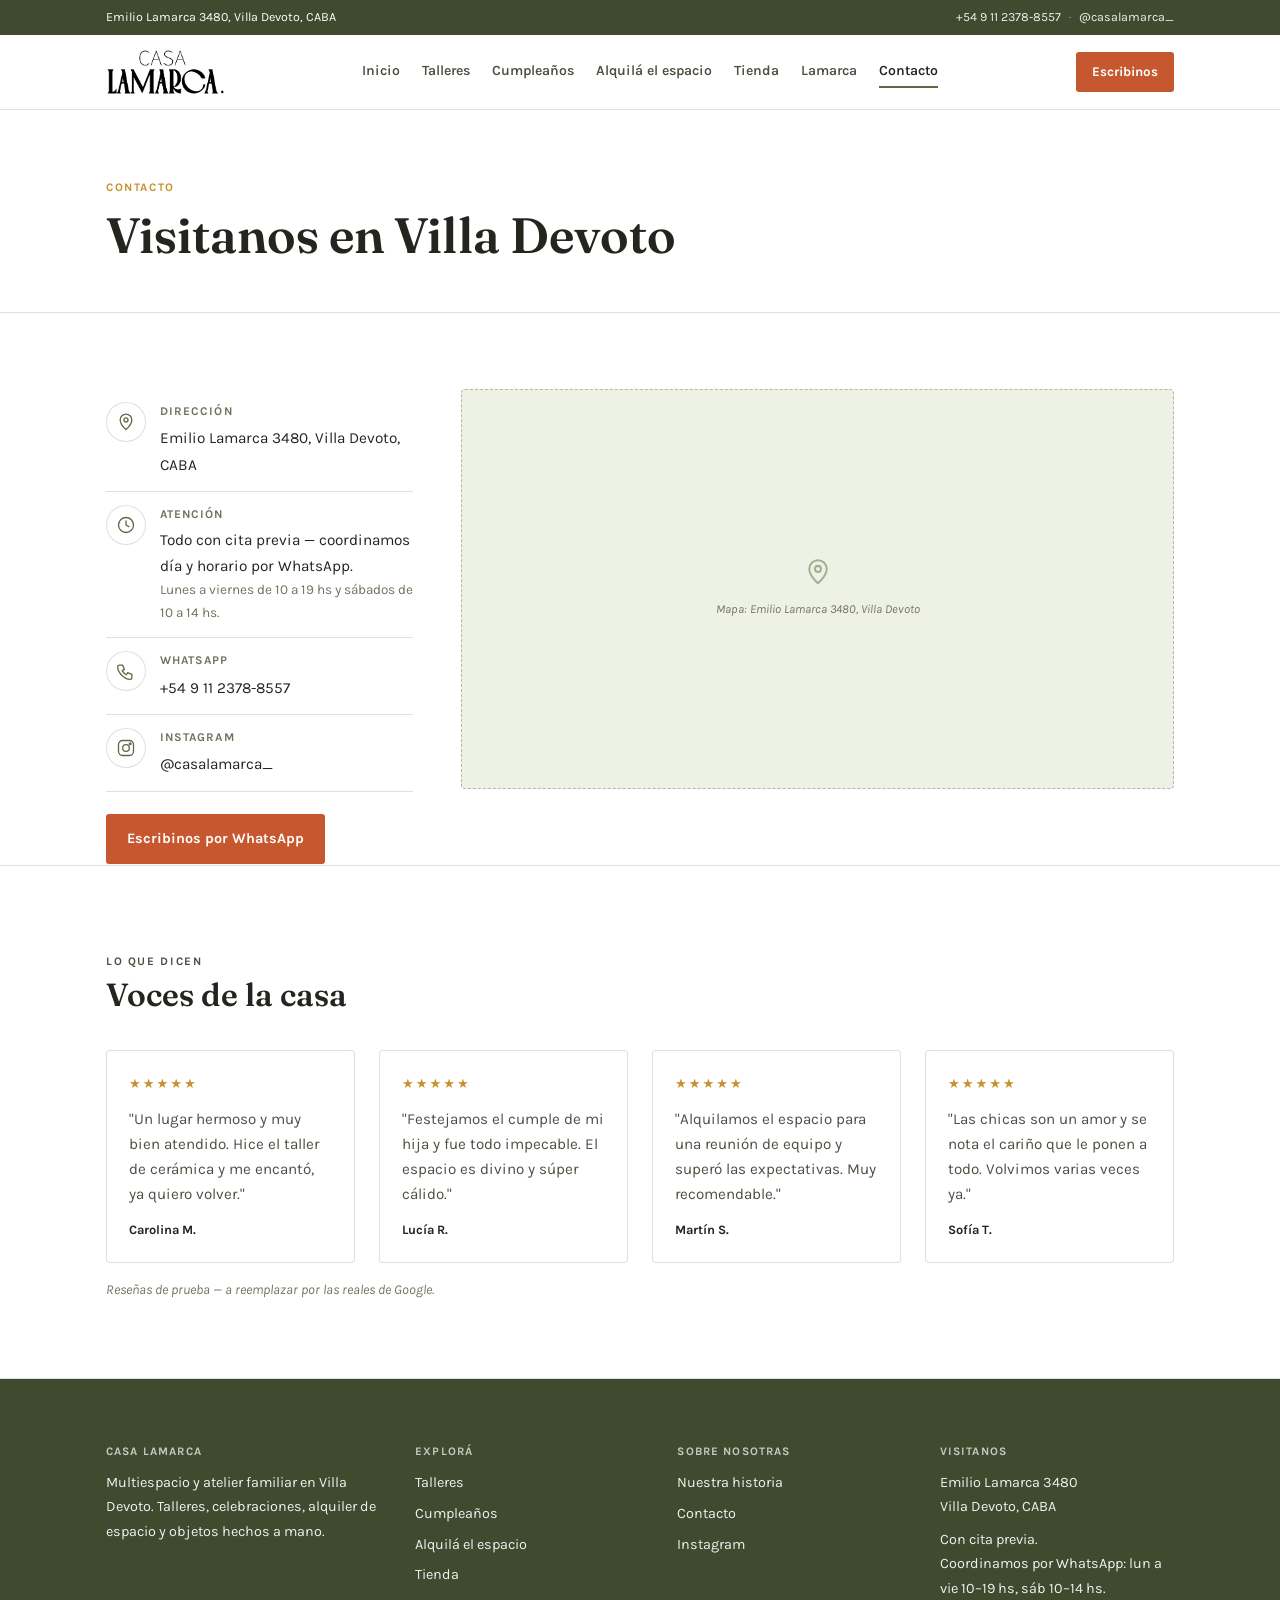
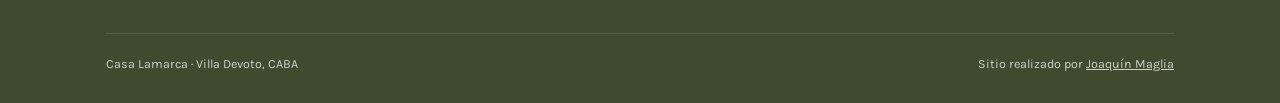
==== contacto.html @ c49dfa43 "Initial commit" ====
<!doctype html>
<html lang="es">
<head>
<meta charset="UTF-8">
<title>Contacto — Casa Lamarca</title>
<meta name="viewport" content="width=device-width, initial-scale=1">
<meta name="description" content="Dirección, horarios y contacto de Casa Lamarca en Villa Devoto, CABA.">
<link rel="preconnect" href="https://fonts.googleapis.com">
<link rel="preconnect" href="https://fonts.gstatic.com" crossorigin>
<link href="https://fonts.googleapis.com/css2?family=Fraunces:ital,opsz,wght@0,9..144,400;0,9..144,600;1,9..144,500&family=Karla:ital,wght@0,400;0,500;0,600;0,700;1,400&display=swap" rel="stylesheet">
<link rel="stylesheet" href="styles.css">
</head>
<body>

<div class="top-strip">
  <div class="wrap">
    <span>Emilio Lamarca 3480, Villa Devoto, CABA</span>
    <span><a href="https://wa.me/5491123788557" target="_blank" rel="noopener">+54 9 11 2378-8557</a><span class="sep">·</span><a href="https://instagram.com/casalamarca_" target="_blank" rel="noopener">@casalamarca_</a></span>
  </div>
</div>

<header class="site">
  <div class="wrap nav">
    <a href="index.html" class="wordmark"><img src="assets/logo.png" alt="Casa Lamarca" width="230" height="89"></a>
    <nav class="nav-links" id="navLinks">
      <a href="index.html">Inicio</a>
      <a href="talleres.html">Talleres</a>
      <a href="cumpleanos.html">Cumpleaños</a>
      <a href="espacio.html">Alquilá el espacio</a>
      <a href="tienda.html">Tienda</a>
      <a href="lamarca.html">Lamarca</a>
      <a href="contacto.html" class="active">Contacto</a>
    </nav>
    <a class="nav-cta" href="https://wa.me/5491123788557" target="_blank" rel="noopener">Escribinos</a>
    <button class="nav-toggle" id="navToggle" aria-label="Abrir menú" aria-expanded="false"><span></span></button>
  </div>
</header>

<main>

  <section class="banner">
    <div class="wrap">
      <p class="eyebrow">Contacto</p>
      <h1>Visitanos en Villa Devoto</h1>
    </div>
  </section>

  <section>
    <div class="wrap contact-grid">
      <div>
        <div class="info-row">
          <div class="icon-circle" style="width:40px;height:40px;"><svg class="icon" style="width:20px;height:20px;" viewBox="0 0 24 24"><path d="M12 21s-7-6.1-7-11.5A7 7 0 0 1 19 9.5C19 14.9 12 21 12 21Z"/><circle cx="12" cy="9.5" r="2.4"/></svg></div>
          <div><h4>Dirección</h4><a href="https://www.google.com/maps/search/?api=1&query=Emilio+Lamarca+3480+Villa+Devoto+CABA" target="_blank" rel="noopener">Emilio Lamarca 3480, Villa Devoto, CABA</a></div>
        </div>
        <div class="info-row">
          <div class="icon-circle" style="width:40px;height:40px;"><svg class="icon" style="width:20px;height:20px;" viewBox="0 0 24 24"><circle cx="12" cy="12" r="9"/><path d="M12 7v5l3.5 2"/></svg></div>
          <div>
            <h4>Atención</h4>
            <p>Todo con cita previa — coordinamos día y horario por WhatsApp.</p>
            <p style="color:var(--muted); font-size:0.85rem;">Lunes a viernes de 10 a 19&nbsp;hs y sábados de 10 a 14&nbsp;hs.</p>
          </div>
        </div>
        <div class="info-row">
          <div class="icon-circle" style="width:40px;height:40px;"><svg class="icon" style="width:20px;height:20px;" viewBox="0 0 24 24"><path d="M4 5h4l2 5-2.5 1.5a11 11 0 0 0 5 5L14 14l5 2v4a2 2 0 0 1-2 2C10 22 2 14 2 7a2 2 0 0 1 2-2Z"/></svg></div>
          <div><h4>WhatsApp</h4><a href="https://wa.me/5491123788557" target="_blank" rel="noopener">+54 9 11 2378-8557</a></div>
        </div>
        <div class="info-row">
          <div class="icon-circle" style="width:40px;height:40px;"><svg class="icon" style="width:20px;height:20px;" viewBox="0 0 24 24"><rect x="3" y="3" width="18" height="18" rx="5"/><circle cx="12" cy="12" r="4"/><circle cx="17" cy="7" r="1"/></svg></div>
          <div><h4>Instagram</h4><a href="https://instagram.com/casalamarca_" target="_blank" rel="noopener">@casalamarca_</a></div>
        </div>
        <div class="btns" style="margin-top:22px;">
          <a class="btn btn-primary" href="https://wa.me/5491123788557" target="_blank" rel="noopener">Escribinos por WhatsApp</a>
        </div>
      </div>
      <figure class="ph ph--16-9">
        <svg class="icon" viewBox="0 0 24 24"><path d="M12 21s-7-6.1-7-11.5A7 7 0 0 1 19 9.5C19 14.9 12 21 12 21Z"/><circle cx="12" cy="9.5" r="2.4"/></svg>
        <figcaption><span>Mapa: Emilio Lamarca 3480, Villa Devoto</span></figcaption>
      </figure>
    </div>
  </section>

  <section class="band">
    <div class="wrap">
      <div class="section-head">
        <p class="eyebrow">Lo que dicen</p>
        <h2>Voces de la casa</h2>
      </div>
      <div class="grid grid-4">
        <div class="testi">
          <div class="stars">★★★★★</div>
          <p>"Un lugar hermoso y muy bien atendido. Hice el taller de cerámica y me encantó, ya quiero volver."</p>
          <footer>Carolina M.</footer>
        </div>
        <div class="testi">
          <div class="stars">★★★★★</div>
          <p>"Festejamos el cumple de mi hija y fue todo impecable. El espacio es divino y súper cálido."</p>
          <footer>Lucía R.</footer>
        </div>
        <div class="testi">
          <div class="stars">★★★★★</div>
          <p>"Alquilamos el espacio para una reunión de equipo y superó las expectativas. Muy recomendable."</p>
          <footer>Martín S.</footer>
        </div>
        <div class="testi">
          <div class="stars">★★★★★</div>
          <p>"Las chicas son un amor y se nota el cariño que le ponen a todo. Volvimos varias veces ya."</p>
          <footer>Sofía T.</footer>
        </div>
      </div>
      <p class="notice">Reseñas de prueba — a reemplazar por las reales de Google.</p>
    </div>
  </section>

</main>

<footer class="site">
  <div class="wrap">
    <div class="footer-grid">
      <div>
        <h5>Casa Lamarca</h5>
        <p>Multiespacio y atelier familiar en Villa Devoto. Talleres, celebraciones, alquiler de espacio y objetos hechos a mano.</p>
      </div>
      <div>
        <h5>Explorá</h5>
        <a href="talleres.html">Talleres</a>
        <a href="cumpleanos.html">Cumpleaños</a>
        <a href="espacio.html">Alquilá el espacio</a>
        <a href="tienda.html">Tienda</a>
      </div>
      <div>
        <h5>Sobre nosotras</h5>
        <a href="lamarca.html">Nuestra historia</a>
        <a href="contacto.html">Contacto</a>
        <a href="https://instagram.com/casalamarca_" target="_blank" rel="noopener">Instagram</a>
      </div>
      <div>
        <h5>Visitanos</h5>
        <p>Emilio Lamarca 3480<br>Villa Devoto, CABA</p>
        <p style="margin-top:8px;">Con cita previa.<br>Coordinamos por WhatsApp: lun a vie 10–19 hs, sáb 10–14 hs.</p>
      </div>
    </div>
    <div class="footer-bottom">
      <span>Casa Lamarca · Villa Devoto, CABA</span>
      <span>Sitio realizado por <a href="https://www.linkedin.com/in/jmaglia/" target="_blank" rel="noopener">Joaquín Maglia</a></span>
    </div>
  </div>
</footer>

<script src="script.js"></script>
</body>
</html>
---- styles.css ----
/* ===================================================================
   CASA LAMARCA — sitio institucional
   Paleta: blanco de fondo, verde seco (calma) + terracota cálida
   (calidez/acción) + mostaza (chispa/diversión). El isologo real ya
   se usa como imagen en el header (assets/logo.png). Tipografía de
   apoyo para el resto del sitio: Fraunces (display, variable — anda
   bien tanto en el H1 del hero como en un H3 de card chico) + Karla
   (texto).
=================================================================== */

:root{
  --bg: #FFFFFF;
  --surface: #FFFFFF;
  --surface-2: #EEF2E4;
  --ink: #23261F;
  --ink-soft: #4B4F41;
  --coral: #C6572F;
  --coral-deep: #A8451F;
  --ochre: #C6912F;
  --sage: #5C6B44;
  --sage-deep: #3F4A2F;
  --muted: #74725f;
  --line: rgba(35,38,31,0.14);
  --surface-shadow: 0 16px 34px -22px rgba(35,38,31,0.35);
  --radius: 4px;
  --maxw: 1180px;
  --measure: 62ch;
}
/* Identidad de marca fija: Casa Lamarca se ve igual siempre,
   sin adaptarse al modo oscuro del visitante. */

*,*::before,*::after{ box-sizing: border-box; }

body{
  margin:0;
  background: var(--bg);
  color: var(--ink);
  font-family: 'Karla', ui-sans-serif, system-ui, sans-serif;
  font-size: 1rem;
  line-height: 1.65;
  -webkit-font-smoothing: antialiased;
}
img{ max-width:100%; display:block; }
a{ color: inherit; }
h1,h2,h3{
  font-family: 'Fraunces', Georgia, 'Times New Roman', serif;
  font-weight: 600;
  line-height: 1.15;
  text-wrap: balance;
  margin: 0;
  letter-spacing: 0;
}
p{ margin:0; }
ul{ margin:0; padding:0; list-style:none; }
figure{ margin:0; }
button{ font-family: inherit; }

.measure{ max-width: var(--measure); }
.wrap{
  max-width: var(--maxw);
  margin-inline: auto;
  padding-inline: clamp(20px, 5vw, 56px);
}
.eyebrow{
  font-size: 0.72rem;
  font-weight: 700;
  letter-spacing: 0.14em;
  text-transform: uppercase;
  color: var(--ochre);
}

/* ============ TOP STRIP ============ */
.top-strip{
  background: var(--sage-deep);
  color: var(--bg);
  font-size: 0.78rem;
}
.top-strip .wrap{
  display:flex; justify-content:space-between; align-items:center;
  padding-block: 7px;
  gap: 12px; flex-wrap: wrap;
}
.top-strip a{ text-decoration:none; opacity:.92; }
.top-strip a:hover{ opacity:1; text-decoration:underline; }
.top-strip .sep{ opacity:.55; margin-inline:8px; }

/* ============ NAV ============ */
header.site{
  position: sticky; top:0; z-index: 50;
  background: color-mix(in srgb, var(--bg) 92%, transparent);
  backdrop-filter: blur(8px);
  border-bottom: 1px solid var(--line);
}
.nav{
  display:flex; align-items:center; justify-content: space-between;
  padding-block: 14px;
  gap: 16px;
}
.wordmark{
  text-decoration:none;
  display:flex; align-items:center;
  color: var(--ink);
}
.wordmark img{
  height: 46px;
  width: auto;
  display:block;
}
.nav-links{
  display:flex; gap: clamp(12px, 1.8vw, 22px);
  font-size: 0.88rem;
  font-weight: 600;
}
.nav-links a{ text-decoration:none; color: var(--ink-soft); padding-block: 4px; border-bottom: 2px solid transparent; }
.nav-links a:hover{ color: var(--ink); }
.nav-links a.active{ color: var(--ink); border-color: var(--sage); }
.nav-cta{
  display:inline-flex; align-items:center; gap:8px;
  background: var(--coral); color: #fff;
  padding: 9px 16px; border-radius: 3px;
  font-size: 0.83rem; font-weight:700; text-decoration:none;
  white-space:nowrap;
}
.nav-cta:hover{ background: var(--coral-deep); }
.nav-toggle{
  display:none; background:none; border:1px solid var(--line); border-radius:6px;
  width:38px; height:38px; align-items:center; justify-content:center; cursor:pointer;
}
.nav-toggle span, .nav-toggle span::before, .nav-toggle span::after{
  content:''; display:block; width:16px; height:2px; background: var(--ink); position:relative;
}
.nav-toggle span::before{ position:absolute; top:-5px; }
.nav-toggle span::after{ position:absolute; top:5px; }

@media (max-width: 860px){
  .nav-links{
    position:fixed; inset: 57px 0 auto 0; background: var(--bg);
    flex-direction: column; padding: 16px clamp(20px,5vw,56px) 22px;
    border-bottom: 1px solid var(--line);
    transform: translateY(-8px); opacity:0; pointer-events:none;
    transition: transform .2s ease, opacity .2s ease;
  }
  .nav-links.open{ transform: translateY(0); opacity:1; pointer-events:auto; }
  .nav-toggle{ display:flex; }
  .nav-cta{ display:none; }
}

/* ============ PAGE BANNER ============ */
.banner{
  padding-block: clamp(40px, 7vw, 68px) clamp(32px, 5vw, 48px);
  border-bottom: 1px solid var(--line);
}
.banner h1{ font-size: clamp(2rem, 1.5rem + 2vw, 3.1rem); margin-top:10px; }
.banner .lede{ margin-top:14px; color: var(--ink-soft); max-width: 56ch; font-size: 1.05rem; }
.banner.home{ padding-block: clamp(52px,8vw,92px) clamp(40px,6vw,64px); }
.banner.home h1{ font-size: clamp(2.3rem, 1.6rem + 2.6vw, 3.6rem); }

.hero-grid{
  display:grid; grid-template-columns: 1.05fr 0.95fr; gap: clamp(28px, 5vw, 56px);
  align-items:center;
}
@media (max-width: 860px){
  .hero-grid{ grid-template-columns: 1fr; }
  .hero-grid > .ph-wrap{ order:-1; }
}

/* ============ HOME HERO — foto de lado a lado, título encima ============ */
.hero-full{
  position: relative;
  overflow: hidden;
  min-height: clamp(440px, 56vw, 640px);
  background: var(--sage-deep);
  /* el contenido va con position:absolute (no flex) para que su columna
     .wrap se centre exactamente igual que el nav y el resto de secciones */
}
.hero-full-media{
  position:absolute; inset:0;
  display:flex; align-items:center; justify-content:center;
  background:
    radial-gradient(circle at 30% 25%, color-mix(in srgb, var(--sage) 55%, var(--sage-deep)) 0%, var(--sage-deep) 62%);
}
.hero-full-media svg{ width:72px; height:72px; stroke: color-mix(in srgb, var(--bg) 55%, transparent); opacity:.6; }
.hero-full-overlay{
  position:absolute; inset:0;
  background: linear-gradient(180deg, rgba(23,25,15,0) 30%, rgba(17,19,12,0.82) 100%);
}
.hero-full-content{
  position:absolute; left:0; right:0; bottom:0; z-index:2;
  padding-block: 40px clamp(36px, 6vw, 64px);
  color: #fff;
  /* sigue siendo un .wrap normal (mismo límite/centrado de columna que el
     resto del sitio) — el h1/lede angostos lo corren hacia la izquierda
     dentro de esa misma columna, sin romper el borde compartido. */
}
.hero-full-content .eyebrow{ color: var(--ochre); }
.hero-full-content h1{
  color:#fff; margin-top:10px;
  font-size: clamp(2.1rem, 1.5rem + 2.4vw, 3.3rem);
  max-width: 15ch;
}
.hero-full-content .lede{
  margin-top:14px; max-width:50ch; font-size:1.05rem;
  color: rgba(255,255,255,0.88);
}
.hero-full-caption{
  position:absolute; z-index:2; right: clamp(20px,5vw,56px); bottom:14px;
  font-size:0.72rem; font-style:italic; color: rgba(255,255,255,0.65);
}

.btn{
  display:inline-flex; align-items:center; gap:8px;
  padding: 12px 20px; border-radius: 3px;
  font-weight:700; font-size:0.9rem; text-decoration:none;
  border: 1.5px solid transparent;
}
.btn-primary{ background: var(--coral); color: #fff; }
.btn-primary:hover{ background: var(--coral-deep); }
.btn-ghost{ border-color: var(--ink); color: var(--ink); }
.btn-ghost:hover{ background: var(--ink); color: var(--bg); }
.btns{ display:flex; flex-wrap:wrap; gap:12px; margin-top: 22px; }

/* ============ PLACEHOLDER PHOTO ============ */
.ph{
  position:relative;
  background: var(--surface-2);
  border: 1px dashed color-mix(in srgb, var(--ink) 28%, transparent);
  border-radius: var(--radius);
  display:flex; flex-direction:column; align-items:center; justify-content:center;
  gap:8px; text-align:center; padding: 16px;
  color: var(--muted);
}
.ph svg{ width:30px; height:30px; opacity:.5; flex:none; stroke: var(--sage); }
.ph span{ font-size: 0.76rem; font-style: italic; max-width: 22ch; line-height:1.4; }
.ph--16-9{ aspect-ratio: 16/9; }
.ph--square{ aspect-ratio: 1/1; }
.ph--portrait{ aspect-ratio: 4/5; }

/* ============ SECTIONS ============ */
section{ padding-block: clamp(44px, 6vw, 76px); }
.band{ background: var(--bg); border-top: 1px solid var(--line); border-bottom: 1px solid var(--line); }
.section-head{ max-width: 620px; margin-bottom: clamp(24px, 3vw, 36px); }
.section-head h2{ font-size: clamp(1.5rem, 1.2rem + 1vw, 2.1rem); margin-top:6px; }
.section-head p{ margin-top:10px; color: var(--ink-soft); }

/* ============ ICONS ============ */
.icon{ width:26px; height:26px; stroke: var(--sage); fill:none; stroke-width:1.6; stroke-linecap:round; stroke-linejoin:round; }
.icon-circle{
  width:52px; height:52px; border-radius:50%;
  background: var(--surface); border:1px solid var(--line);
  display:flex; align-items:center; justify-content:center;
  flex: none;
}

/* ============ GRIDS / CARDS ============ */
.grid{ display:grid; gap: clamp(16px, 2vw, 24px); }
.grid-4{ grid-template-columns: repeat(4, 1fr); }
.grid-3{ grid-template-columns: repeat(3, 1fr); }
.grid-2{ grid-template-columns: repeat(2, 1fr); }
@media (max-width: 980px){ .grid-4{ grid-template-columns: repeat(2,1fr); } .grid-3{ grid-template-columns: repeat(2,1fr);} }
@media (max-width: 620px){ .grid-4, .grid-3, .grid-2{ grid-template-columns: 1fr; } }

.card{
  background: var(--surface); border:1px solid var(--line); border-radius: var(--radius);
  padding: 22px; display:flex; flex-direction:column; gap:10px; height:100%;
}
.card h3{ font-size:1.1rem; }
.card p{ color: var(--ink-soft); font-size:0.92rem; }

.feature-list{ display:flex; flex-direction:column; gap:18px; margin-top:20px; }
.feature-item{ display:flex; flex-direction:column; gap:8px; }
.feature-item-head{ display:flex; align-items:center; gap:14px; }
.feature-item p{ color: var(--ink-soft); font-size:0.94rem; margin-left: 66px; }
.feature-item h4{ font-family:'Karla',sans-serif; font-weight:700; font-size:0.98rem; margin:0; }
@media (max-width: 480px){ .feature-item p{ margin-left:0; } }

/* ============ PRODUCTS ============ */
.product{
  background: var(--surface); border:1px solid var(--line); border-radius: var(--radius);
  overflow:hidden; display:flex; flex-direction:column;
}
.product .ph{ border-radius:0; border-width:0 0 1px; background: radial-gradient(circle at 30% 25%, color-mix(in srgb, var(--sage) 65%, var(--surface-2)) 0%, var(--surface-2) 75%); }
.product .ph svg{ width:34px; height:34px; opacity:.6; }
.product-body{ padding: 16px 18px 18px; display:flex; flex-direction:column; gap:8px; flex:1; }
.product-body h3{ font-size:1rem; }
.product-body p{ font-size:0.85rem; color:var(--muted); flex:1; }
.price-row{ display:flex; align-items:center; justify-content:space-between; margin-top:4px; gap:10px; }
.price{ font-family:'Karla', sans-serif; font-size:1.05rem; font-weight:700; font-variant-numeric: tabular-nums; color: var(--coral); }
.btn-sm{
  display:inline-flex; align-items:center; gap:6px;
  padding: 7px 13px; border-radius:3px; background: var(--surface-2);
  color: var(--ink); font-size:0.76rem; font-weight:700; text-decoration:none;
  border:1px solid var(--line);
  white-space:nowrap;
}
.btn-sm:hover{ background: var(--coral); color: #fff; border-color: var(--coral); }

/* ============ FOOD BAND (comida casera, home) ============ */
.food-band{
  position:relative; overflow:hidden; border-radius:var(--radius);
  min-height: clamp(240px, 24vw, 300px);
  display:flex; align-items:center; justify-content:center;
}
.food-band-media{
  position:absolute; inset:0;
  background: radial-gradient(circle at 30% 25%, color-mix(in srgb, var(--sage) 55%, var(--sage-deep)) 0%, var(--sage-deep) 62%);
}
.food-band-overlay{
  position:absolute; inset:0;
  background: linear-gradient(180deg, rgba(23,25,15,0.15) 0%, rgba(17,19,12,0.55) 100%);
}
.food-band-content{
  position:relative; z-index:2; padding: 32px 32px; text-align:center; color:#fff; max-width:600px;
  display:flex; flex-direction:column; align-items:center;
}
.food-band-icon{ width:40px; height:40px; opacity:.9; margin-bottom:10px; }
.food-band-icon svg{ width:100%; height:100%; stroke:#fff; }
.food-band-content .eyebrow{ color: var(--ochre); }
.food-band-content h2{ color:#fff; margin-top:8px; }
.food-band-content p{ margin-top:10px; color: rgba(255,255,255,0.88); }
.food-band-caption{
  position:absolute; z-index:2; right:16px; bottom:10px;
  font-size:0.7rem; font-style:italic; color: rgba(255,255,255,0.65);
}

/* ============ CARD TALLER (Próximos talleres) ============
   Foto de fondo con degradé oscuro y texto blanco superpuesto.
   Sin ícono de categoría; "Sin cupo" queda como pill arriba a la
   derecha sobre la foto. Fecha+hora van juntas arriba, el título
   en el medio, precio y descuento (si hay) comparten la última línea. */
.card-taller{
  position:relative; display:block; aspect-ratio: 4/3;
  border-radius: var(--radius); overflow:hidden;
  background: var(--surface-2); border:1px solid var(--line);
  text-decoration:none;
}
.card-taller--agotado{ opacity:.8; }
.card-taller-ph{
  position:absolute; inset:0;
  display:flex; align-items:center; justify-content:center;
}
.card-taller-ph svg{ width:40px; height:40px; opacity:.4; stroke: var(--sage); }
.card-taller-scrim{
  position:absolute; inset:0;
  background: linear-gradient(to top, rgba(35,38,31,0.82) 0%, rgba(35,38,31,0.32) 45%, rgba(35,38,31,0) 68%);
}
.card-taller-badge{
  position:absolute; top:14px; right:14px; padding:4px 10px; border-radius:20px;
  background: var(--coral); color:#fff; font-size:0.66rem; font-weight:700;
  text-transform:uppercase; letter-spacing:0.04em;
}
.card-taller-info{
  position:absolute; left:0; right:0; bottom:0; padding:16px 18px;
  display:flex; flex-direction:column; gap:4px;
}
.card-taller-info .eyebrow{ color:#fff; opacity:.9; }
.card-taller-info h3{ color:#fff; font-size:1.05rem; margin:0; }
.card-taller-meta{
  display:flex; align-items:baseline; gap:10px;
  margin:0; font-size:0.78rem; color:#fff; opacity:.85;
}
.card-taller-promo{ font-weight:700; color:#E3C878; opacity:1; }

.notice{
  margin-top:16px; font-style:italic; color:var(--muted); font-size:0.85rem;
}

/* ============ TESTIMONIALS ============ */
.testi{
  background: var(--surface); border:1px solid var(--line); border-radius: var(--radius);
  padding: 22px; display:flex; flex-direction:column; gap:12px; height:100%;
}
.testi p{ font-size:0.95rem; color: var(--ink-soft); }
.testi .stars{ color: var(--ochre); font-size:0.82rem; letter-spacing:2px; }
.testi footer{ font-size:0.8rem; font-weight:700; color: var(--ink); }

/* ============ ABOUT ============ */
.about-grid{
  display:grid; grid-template-columns: 0.85fr 1.15fr; gap: clamp(24px,4vw,56px); align-items:center;
}
@media (max-width: 860px){ .about-grid{ grid-template-columns:1fr; } }
blockquote.pull{
  font-size:1.5rem; font-weight:500; font-style:italic; font-family:'Fraunces', Georgia, serif;
  line-height:1.3; margin: 16px 0 0; color: var(--ink);
  border-left: 3px solid var(--coral); padding-left: 18px;
}

/* ============ CONTACT ============ */
.contact-grid{ display:grid; grid-template-columns: 1fr 1fr; gap: clamp(20px,4vw,48px); }
@media (max-width: 860px){ .contact-grid{ grid-template-columns:1fr; } }
.info-row{ display:flex; gap:14px; align-items:flex-start; padding-block:13px; border-bottom:1px solid var(--line); }
.info-row:last-child{ border-bottom:none; }
.info-row h4{ font-size:0.74rem; text-transform:uppercase; letter-spacing:0.09em; color: var(--muted); margin:0 0 4px; font-weight:700; }
.info-row p, .info-row a{ font-size:0.96rem; text-decoration:none; }
.info-row a:hover{ color: var(--coral); }

/* ============ MINI-FORM (cumpleaños → WhatsApp, sin backend) ============ */
.mini-form{ max-width: 720px; }
.field-grid{
  display:grid; grid-template-columns: 1fr 1fr; gap: 16px;
  margin-top: 6px;
}
@media (max-width: 620px){ .field-grid{ grid-template-columns: 1fr; } }
.field-grid label{
  display:flex; flex-direction:column; gap:6px;
  font-size:0.82rem; font-weight:700; color: var(--ink-soft);
}
.field-grid input{
  font-family:'Karla', sans-serif; font-size:0.96rem; font-weight:400;
  color: var(--ink); background: var(--surface);
  border:1px solid var(--line); border-radius: var(--radius);
  padding: 11px 13px;
}
.field-grid input:focus{ outline:2px solid var(--sage); outline-offset:1px; }
.field-grid input::placeholder{ color: var(--muted); }
.mini-form button.btn{ margin-top: 20px; border:none; cursor:pointer; }
.mini-form .btns{ margin-top: 20px; }
.mini-form .btns button.btn{ margin-top: 0; }

/* ============ FOOTER ============ */
footer.site{ background: var(--sage-deep); color: var(--bg); padding-block: 44px 28px; }
.footer-grid{ display:grid; grid-template-columns: 1.2fr 1fr 1fr 1fr; gap: 28px; }
@media (max-width: 760px){ .footer-grid{ grid-template-columns: 1fr 1fr; } }
@media (max-width: 480px){ .footer-grid{ grid-template-columns: 1fr; } }
.footer-grid h5{ font-size:0.72rem; text-transform:uppercase; letter-spacing:0.1em; opacity:.7; margin-bottom:10px; font-weight:700; }
.footer-grid a{ text-decoration:none; opacity:.92; font-size:0.9rem; display:block; margin-bottom:7px; }
.footer-grid a:hover{ opacity:1; text-decoration:underline; }
.footer-grid p{ font-size:0.9rem; opacity:.92; line-height:1.7; }
.footer-bottom{
  margin-top: 32px; padding-top:20px; border-top:1px solid rgba(238,240,231,0.18);
  display:flex; justify-content:space-between; flex-wrap:wrap; gap:10px;
  font-size:0.78rem; opacity:.75;
}
.footer-bottom a{ text-decoration: underline; }

@media (max-width: 400px){ .wrap{ padding-inline: 16px; } }
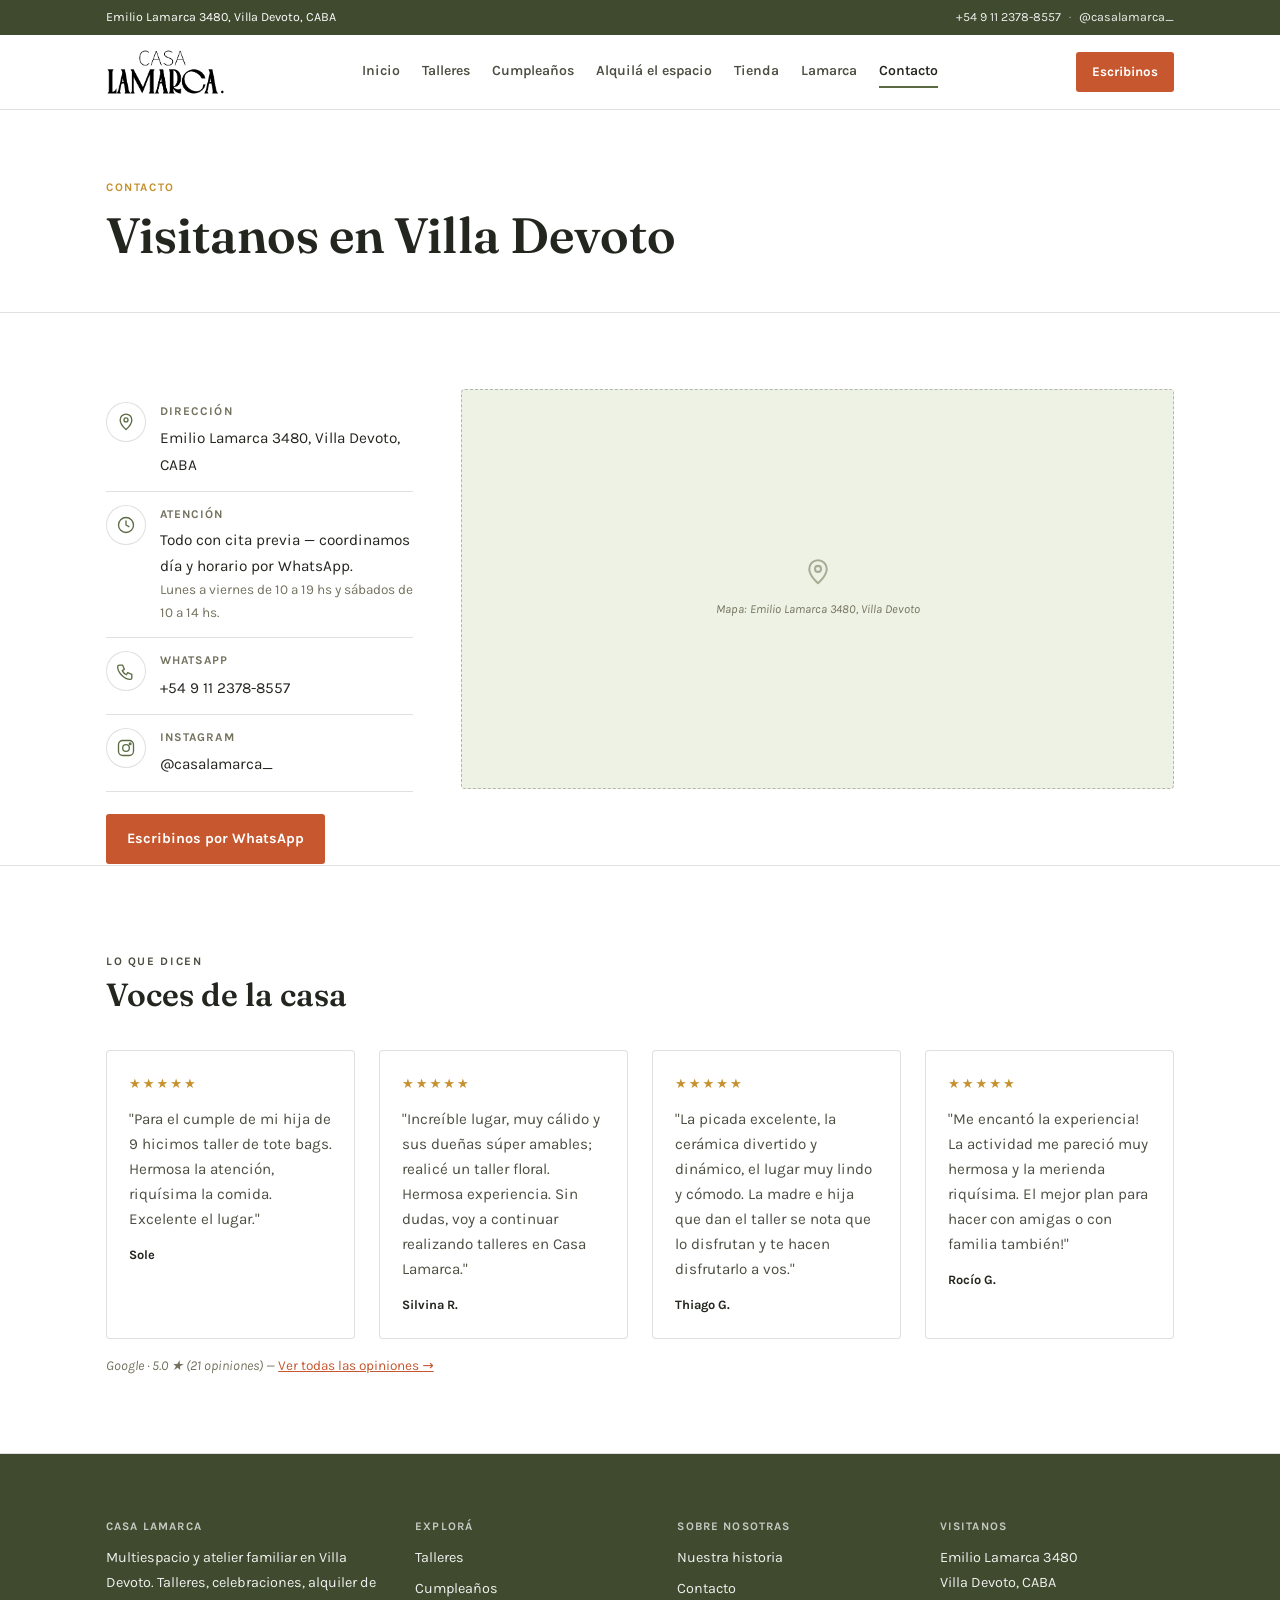
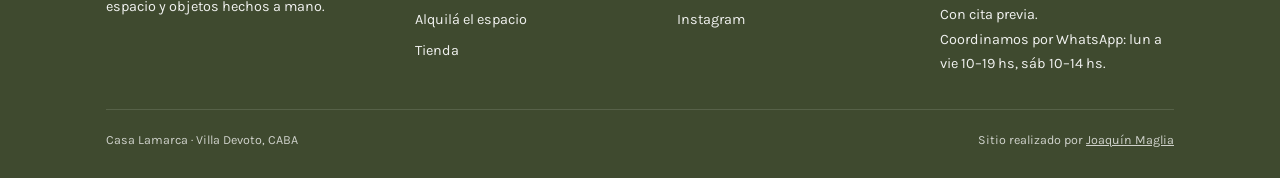
==== commit 41403627: "Qué cambiaste" ====
--- a/contacto.html
+++ b/contacto.html
@@ -88,26 +88,26 @@
       <div class="grid grid-4">
         <div class="testi">
           <div class="stars">★★★★★</div>
-          <p>"Un lugar hermoso y muy bien atendido. Hice el taller de cerámica y me encantó, ya quiero volver."</p>
-          <footer>Carolina M.</footer>
+          <p>"Para el cumple de mi hija de 9 hicimos taller de tote bags. Hermosa la atención, riquísima la comida. Excelente el lugar."</p>
+          <footer>Sole</footer>
         </div>
         <div class="testi">
           <div class="stars">★★★★★</div>
-          <p>"Festejamos el cumple de mi hija y fue todo impecable. El espacio es divino y súper cálido."</p>
-          <footer>Lucía R.</footer>
+          <p>"Increíble lugar, muy cálido y sus dueñas súper amables; realicé un taller floral. Hermosa experiencia. Sin dudas, voy a continuar realizando talleres en Casa Lamarca."</p>
+          <footer>Silvina R.</footer>
         </div>
         <div class="testi">
           <div class="stars">★★★★★</div>
-          <p>"Alquilamos el espacio para una reunión de equipo y superó las expectativas. Muy recomendable."</p>
-          <footer>Martín S.</footer>
+          <p>"La picada excelente, la cerámica divertido y dinámico, el lugar muy lindo y cómodo. La madre e hija que dan el taller se nota que lo disfrutan y te hacen disfrutarlo a vos."</p>
+          <footer>Thiago G.</footer>
         </div>
         <div class="testi">
           <div class="stars">★★★★★</div>
-          <p>"Las chicas son un amor y se nota el cariño que le ponen a todo. Volvimos varias veces ya."</p>
-          <footer>Sofía T.</footer>
+          <p>"Me encantó la experiencia! La actividad me pareció muy hermosa y la merienda riquísima. El mejor plan para hacer con amigas o con familia también!"</p>
+          <footer>Rocío G.</footer>
         </div>
       </div>
-      <p class="notice">Reseñas de prueba — a reemplazar por las reales de Google.</p>
+      <p class="notice">Google · 5.0 ★ (21 opiniones) — <a href="https://www.google.com/maps/search/?api=1&amp;query=Casa+Lamarca+Villa+Devoto" target="_blank" rel="noopener" style="color:var(--coral); font-style:normal;">Ver todas las opiniones →</a></p>
     </div>
   </section>
 
@@ -148,4 +148,4 @@
 
 <script src="script.js"></script>
 </body>
-</html>
+</html>
--- a/styles.css
+++ b/styles.css
@@ -416,6 +416,50 @@
 .mini-form .btns{ margin-top: 20px; }
 .mini-form .btns button.btn{ margin-top: 0; }
 
+/* ============ FORM + FOTO (cumpleaños / alquilá el espacio → WhatsApp, con foto al lado) ============ */
+.form-split{ display:flex; gap: clamp(28px, 4vw, 48px); align-items:flex-start; }
+@media (max-width: 860px){ .form-split{ flex-direction:column; } }
+.form-split-form{ flex:1; min-width:0; display:flex; flex-direction:column; gap:24px; }
+.form-split-form .mini-form{ max-width:none; }
+.form-split-photo{ flex:0.85; min-width:0; position:sticky; top:24px; }
+@media (max-width: 860px){ .form-split-photo{ position:static; width:100%; } }
+
+.field-stack{ display:grid; grid-template-columns:1fr 1fr; gap:14px 16px; margin-top:6px; }
+@media (max-width: 620px){ .field-stack{ grid-template-columns:1fr; } }
+.field-stack .span-2{ grid-column: 1 / -1; }
+.field-stack label{ display:flex; flex-direction:column; gap:7px; font-size:0.82rem; font-weight:700; color:var(--ink-soft); }
+.field-stack .field{ position:relative; }
+.field-stack input, .field-stack select, .field-stack textarea{
+  font-family:'Karla', sans-serif; font-size:0.96rem; font-weight:400; color:var(--ink);
+  background: var(--surface); border:1px solid var(--line); border-radius: var(--radius);
+  padding: 12px 13px; width:100%; box-sizing:border-box; appearance:none;
+}
+.field-stack select{ padding-right:36px; cursor:pointer; }
+.field-stack textarea{ resize:none; font-family:inherit; line-height:1.5; }
+.field-stack input:focus, .field-stack select:focus, .field-stack textarea:focus{ outline:2px solid var(--sage); outline-offset:1px; }
+.field-stack input::placeholder, .field-stack textarea::placeholder{ color:var(--muted); }
+.field-stack .caret{
+  position:absolute; right:13px; top:41px; width:0; height:0;
+  border-left:5px solid transparent; border-right:5px solid transparent; border-top:6px solid var(--sage);
+  pointer-events:none;
+}
+
+.form-photo{
+  position:relative; overflow:hidden; border-radius:var(--radius); aspect-ratio: 4/5;
+  background: radial-gradient(circle at 30% 25%, color-mix(in srgb, var(--sage) 55%, var(--sage-deep)) 0%, var(--sage-deep) 62%);
+  display:flex; align-items:flex-end;
+}
+@media (max-width: 860px){ .form-photo{ aspect-ratio: 16/9; } }
+.form-photo svg{
+  position:absolute; top:38%; left:50%; transform:translate(-50%,-50%);
+  width:52px; height:52px; opacity:.5; stroke:#fff; fill:none; stroke-width:1.3; stroke-linecap:round; stroke-linejoin:round;
+}
+.form-photo-caption{
+  position:relative; z-index:2; width:100%; box-sizing:border-box;
+  padding: 60px 22px 20px; color:#fff; font-size:0.8rem; font-style:italic;
+  background: linear-gradient(0deg, rgba(17,19,12,0.7) 0%, rgba(17,19,12,0) 100%);
+}
+
 /* ============ FOOTER ============ */
 footer.site{ background: var(--sage-deep); color: var(--bg); padding-block: 44px 28px; }
 .footer-grid{ display:grid; grid-template-columns: 1.2fr 1fr 1fr 1fr; gap: 28px; }
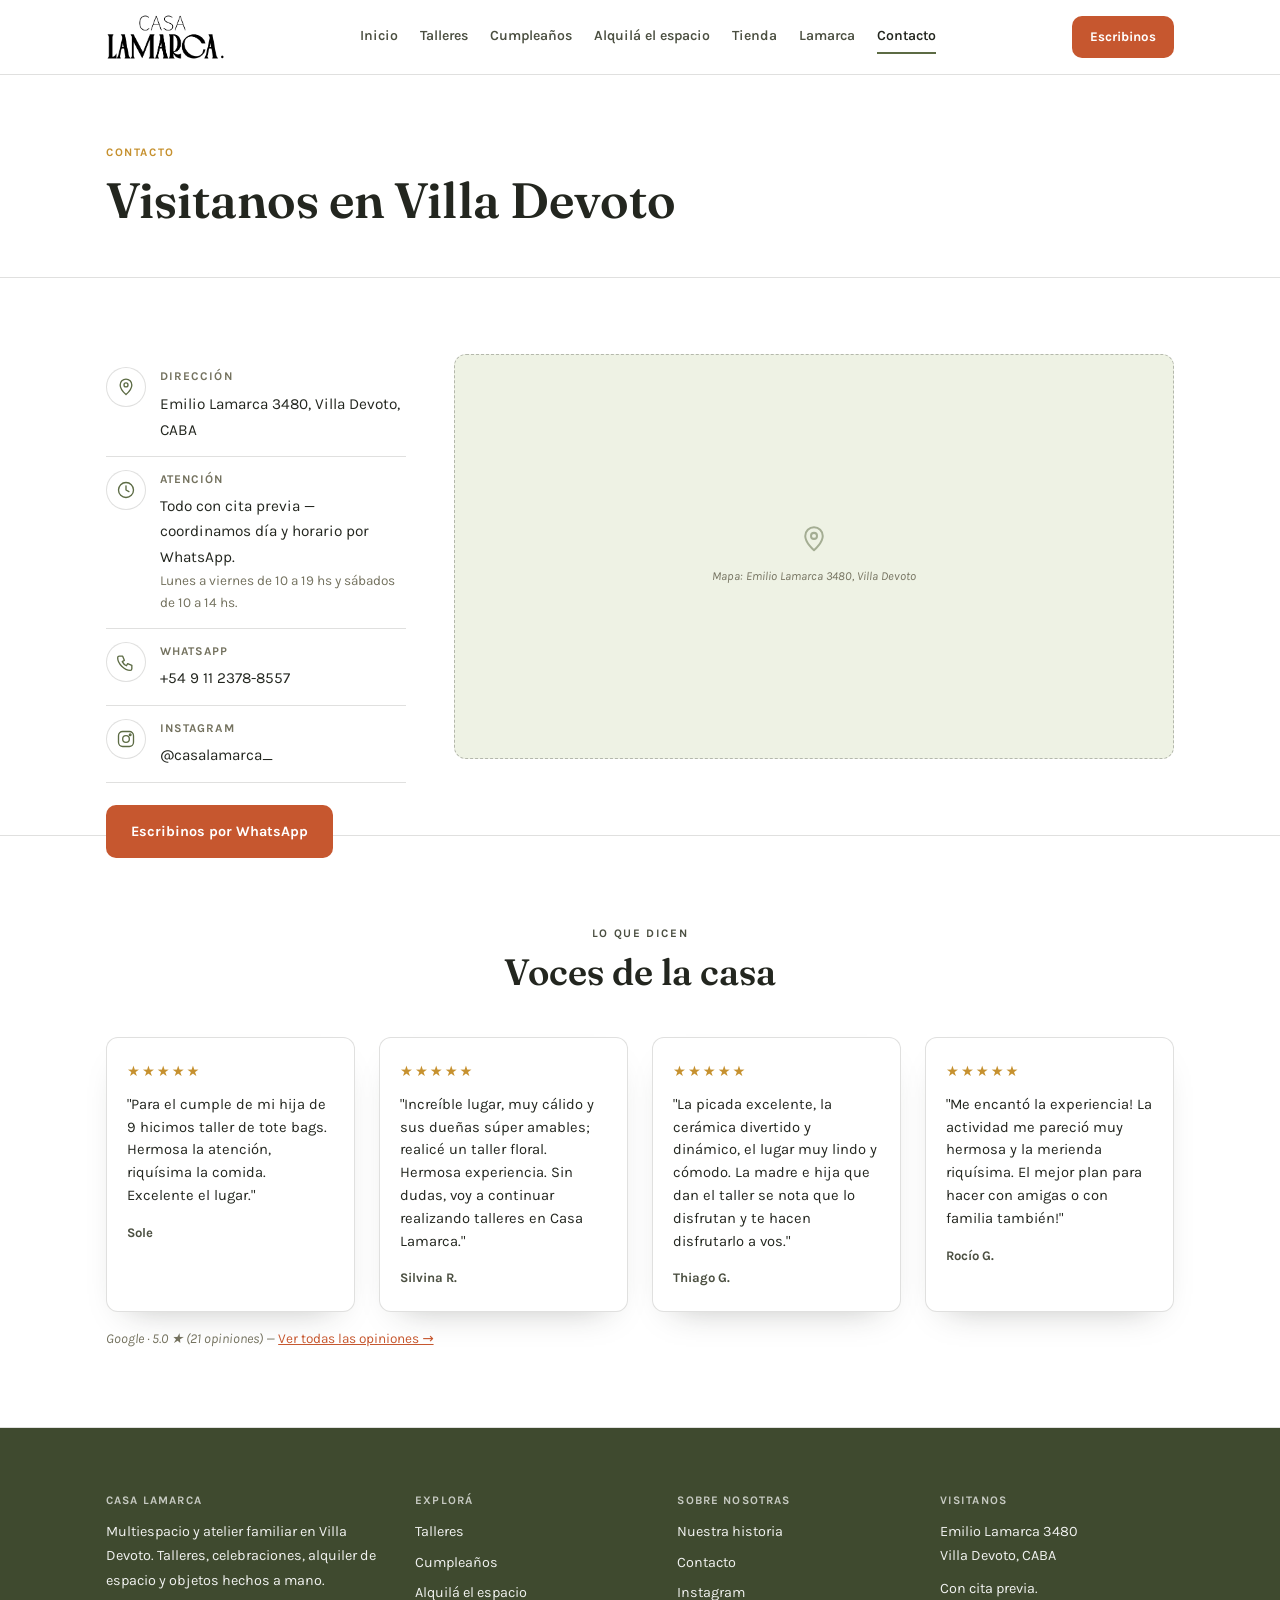
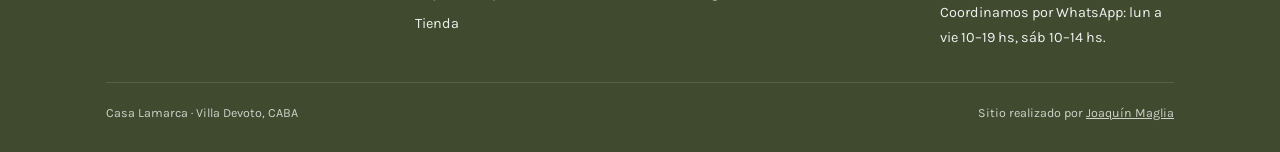
==== commit 4766c587: "Nav flotante en Inicio + fix ícono IG en todas las páginas - Agrupa ícono de Instagram y botón Escri" ====
--- a/contacto.html
+++ b/contacto.html
@@ -11,13 +11,6 @@
 <link rel="stylesheet" href="styles.css">
 </head>
 <body>
-
-<div class="top-strip">
-  <div class="wrap">
-    <span>Emilio Lamarca 3480, Villa Devoto, CABA</span>
-    <span><a href="https://wa.me/5491123788557" target="_blank" rel="noopener">+54 9 11 2378-8557</a><span class="sep">·</span><a href="https://instagram.com/casalamarca_" target="_blank" rel="noopener">@casalamarca_</a></span>
-  </div>
-</div>
 
 <header class="site">
   <div class="wrap nav">
--- a/styles.css
+++ b/styles.css
@@ -22,8 +22,9 @@
   --muted: #74725f;
   --line: rgba(35,38,31,0.14);
   --surface-shadow: 0 16px 34px -22px rgba(35,38,31,0.35);
-  --radius: 4px;
+  --radius: 12px;
   --maxw: 1180px;
+  --wrap-pad: clamp(20px, 5vw, 56px);
   --measure: 62ch;
 }
 /* Identidad de marca fija: Casa Lamarca se ve igual siempre,
@@ -56,10 +57,12 @@
 button{ font-family: inherit; }
 
 .measure{ max-width: var(--measure); }
+#tallerDescripcion p{ margin:0 0 12px; }
+#tallerDescripcion p:last-child{ margin-bottom:0; }
 .wrap{
   max-width: var(--maxw);
   margin-inline: auto;
-  padding-inline: clamp(20px, 5vw, 56px);
+  padding-inline: var(--wrap-pad);
 }
 .eyebrow{
   font-size: 0.72rem;
@@ -69,21 +72,6 @@
   color: var(--ochre);
 }
 
-/* ============ TOP STRIP ============ */
-.top-strip{
-  background: var(--sage-deep);
-  color: var(--bg);
-  font-size: 0.78rem;
-}
-.top-strip .wrap{
-  display:flex; justify-content:space-between; align-items:center;
-  padding-block: 7px;
-  gap: 12px; flex-wrap: wrap;
-}
-.top-strip a{ text-decoration:none; opacity:.92; }
-.top-strip a:hover{ opacity:1; text-decoration:underline; }
-.top-strip .sep{ opacity:.55; margin-inline:8px; }
-
 /* ============ NAV ============ */
 header.site{
   position: sticky; top:0; z-index: 50;
@@ -96,6 +84,9 @@
   padding-block: 14px;
   gap: 16px;
 }
+.nav-right{
+  display:flex; align-items:center; gap:14px; flex:none;
+}
 .wordmark{
   text-decoration:none;
   display:flex; align-items:center;
@@ -117,11 +108,19 @@
 .nav-cta{
   display:inline-flex; align-items:center; gap:8px;
   background: var(--coral); color: #fff;
-  padding: 9px 16px; border-radius: 3px;
+  padding: 10px 18px; border-radius: 10px;
   font-size: 0.83rem; font-weight:700; text-decoration:none;
   white-space:nowrap;
 }
 .nav-cta:hover{ background: var(--coral-deep); }
+.nav-ig{
+  display:inline-flex; align-items:center; justify-content:center;
+  width:36px; height:36px; border-radius:50%; flex:none;
+  color: var(--ink-soft);
+  background: var(--surface); border:1px solid var(--line);
+}
+.nav-ig svg{ width:17px; height:17px; stroke:currentColor; stroke-width:1.6; fill:none; }
+.nav-ig:hover{ color: var(--coral); border-color: var(--coral); background: color-mix(in srgb, var(--coral) 10%, transparent); }
 .nav-toggle{
   display:none; background:none; border:1px solid var(--line); border-radius:6px;
   width:38px; height:38px; align-items:center; justify-content:center; cursor:pointer;
@@ -145,6 +144,53 @@
   .nav-cta{ display:none; }
 }
 
+/* ============ NAV FLOTANTE — por ahora solo en Inicio (clase .nav-float
+   en el <header>). No pegado a los bordes: una píldora centrada con
+   margen arriba y a los costados, que se achica y se esconde al bajar
+   para no competir con el contenido. El resto de las páginas sigue con
+   el header de borde a borde de siempre. ============ */
+header.site.nav-float{
+  position: fixed;
+  inset: 0 0 auto 0;
+  z-index: 70;
+  background: none;
+  backdrop-filter: none;
+  border-bottom: none;
+  padding-block: clamp(14px, 2.6vw, 22px) 0;
+  padding-inline: var(--wrap-pad);
+  transition: transform .45s cubic-bezier(.22,.61,.36,1);
+}
+header.site.nav-float .wrap.nav{
+  max-width: calc(var(--maxw) - 2 * var(--wrap-pad));
+  margin-inline: auto;
+  padding: 15px 14px 15px 32px;
+  border-radius: 14px;
+  background: color-mix(in srgb, var(--bg) 95%, transparent);
+  backdrop-filter: blur(10px);
+  -webkit-backdrop-filter: blur(10px);
+  border: 1px solid var(--line);
+  box-shadow: var(--surface-shadow);
+  transition: padding-block .3s ease, background .3s ease, box-shadow .3s ease;
+}
+header.site.nav-float .wordmark img{
+  height: 38px;
+  transition: height .3s ease;
+}
+header.site.nav-float.is-scrolled .wrap.nav{
+  padding-block: 10px;
+  background: color-mix(in srgb, var(--bg) 99%, transparent);
+}
+header.site.nav-float.is-hidden{ transform: translateY(-140%); }
+@media (max-width: 860px){
+  header.site.nav-float .wrap.nav{ padding-inline: 10px 16px; }
+  header.site.nav-float .nav-links{
+    inset: 86px 14px auto 14px;
+    border-radius: 14px;
+    border: 1px solid var(--line);
+    box-shadow: var(--surface-shadow);
+  }
+}
+
 /* ============ PAGE BANNER ============ */
 .banner{
   padding-block: clamp(40px, 7vw, 68px) clamp(32px, 5vw, 48px);
@@ -207,12 +253,32 @@
   font-size:0.72rem; font-style:italic; color: rgba(255,255,255,0.65);
 }
 
+/* ============ PAGE HERO — misma estética que el de Inicio, pero mini:
+   para páginas internas (Talleres, Cumpleaños, etc.), no para la home.
+   Bastante más bajo que antes: no tiene que competir con el contenido
+   real (agenda, listados) por la primera pantalla. ============ */
+.hero-full--page{
+  min-height: clamp(190px, 24vw, 250px);
+}
+.hero-full--page .hero-full-content{
+  padding-block: 20px clamp(18px, 3vw, 28px);
+}
+.hero-full--page .hero-full-content h1{
+  font-size: clamp(1.5rem, 1.2rem + 1.2vw, 2.1rem);
+  max-width: 22ch;
+}
+.hero-full--page .hero-full-content .lede{
+  font-size: 0.92rem;
+}
+
 .btn{
   display:inline-flex; align-items:center; gap:8px;
-  padding: 12px 20px; border-radius: 3px;
+  padding: 14px 24px; border-radius: 10px;
   font-weight:700; font-size:0.9rem; text-decoration:none;
   border: 1.5px solid transparent;
-}
+  transition: transform .18s ease, box-shadow .18s ease;
+}
+.btn-primary:hover{ transform: translateY(-1px); box-shadow: 0 10px 20px -12px color-mix(in srgb, var(--coral) 60%, transparent); }
 .btn-primary{ background: var(--coral); color: #fff; }
 .btn-primary:hover{ background: var(--coral-deep); }
 .btn-ghost{ border-color: var(--ink); color: var(--ink); }
@@ -238,9 +304,26 @@
 /* ============ SECTIONS ============ */
 section{ padding-block: clamp(44px, 6vw, 76px); }
 .band{ background: var(--bg); border-top: 1px solid var(--line); border-bottom: 1px solid var(--line); }
-.section-head{ max-width: 620px; margin-bottom: clamp(24px, 3vw, 36px); }
-.section-head h2{ font-size: clamp(1.5rem, 1.2rem + 1vw, 2.1rem); margin-top:6px; }
-.section-head p{ margin-top:10px; color: var(--ink-soft); }
+.section-head{
+  max-width: 680px; margin: 0 auto clamp(30px, 3.6vw, 44px); text-align:center;
+}
+.section-head h2{ font-size: clamp(1.6rem, 1.25rem + 1.3vw, 2.3rem); margin-top:8px; }
+.section-head p{ margin-top:12px; color: var(--ink-soft); }
+
+/* ============ SCROLL REVEAL — utilidad reusable en todo el sitio ============
+   Clase .reveal: el elemento arranca invisible y corrido un poco hacia
+   abajo, y el JS (script.js) le agrega .is-visible apenas entra en
+   pantalla. Para que varios elementos hermanos aparezcan en cadena en
+   vez de todos juntos, se les pone un --i creciente (0, 1, 2…) inline. */
+.reveal{
+  opacity:0; transform: translateY(26px);
+  transition: opacity .7s cubic-bezier(.16,.8,.3,1), transform .7s cubic-bezier(.16,.8,.3,1);
+  transition-delay: calc(var(--i, 0) * 90ms);
+}
+.reveal.is-visible{ opacity:1; transform:none; }
+@media (prefers-reduced-motion: reduce){
+  .reveal{ transition:none !important; opacity:1 !important; transform:none !important; }
+}
 
 /* ============ ICONS ============ */
 .icon{ width:26px; height:26px; stroke: var(--sage); fill:none; stroke-width:1.6; stroke-linecap:round; stroke-linejoin:round; }
@@ -258,9 +341,34 @@
 .grid-2{ grid-template-columns: repeat(2, 1fr); }
 @media (max-width: 980px){ .grid-4{ grid-template-columns: repeat(2,1fr); } .grid-3{ grid-template-columns: repeat(2,1fr);} }
 @media (max-width: 620px){ .grid-4, .grid-3, .grid-2{ grid-template-columns: 1fr; } }
+.grid.is-collapsed .taller-extra{ display:none; }
+
+/* pared de testimonios en mampostería (CSS columns): como los textos
+   miden distinto, las cards quedan de alturas distintas solas, en vez
+   de la grilla pareja de antes — nada de contenido nuevo, solo el flow. */
+.testi-wall{ column-gap: clamp(16px, 2vw, 24px); margin-top: clamp(16px, 2vw, 24px); }
+.testi-wall .testi{
+  break-inside: avoid; -webkit-column-break-inside: avoid; page-break-inside: avoid;
+  margin-bottom: clamp(16px, 2vw, 24px);
+}
+@media (min-width: 640px){ .testi-wall{ column-count:2; } }
+@media (min-width: 980px){ .testi-wall{ column-count:4; } }
+
+/* .testi no tenía estilos propios en ningún lado — las cards de
+   "Voces de la casa" en index/cumpleaños/contacto se veían como texto
+   plano. Le doy una tarjeta simple, consistente con .card. */
+.testi{
+  background: var(--surface); border:1px solid var(--line); border-radius: var(--radius);
+  box-shadow: var(--surface-shadow);
+  padding: 22px 20px; display:flex; flex-direction:column; gap:10px;
+}
+.testi .stars{ color: var(--ochre); font-size:0.9rem; letter-spacing:2px; }
+.testi p{ color: var(--ink); font-size:0.92rem; line-height:1.55; }
+.testi footer{ margin-top:4px; font-size:0.82rem; font-weight:700; color: var(--ink-soft); }
 
 .card{
   background: var(--surface); border:1px solid var(--line); border-radius: var(--radius);
+  box-shadow: var(--surface-shadow);
   padding: 22px; display:flex; flex-direction:column; gap:10px; height:100%;
 }
 .card h3{ font-size:1.1rem; }
@@ -276,8 +384,11 @@
 /* ============ PRODUCTS ============ */
 .product{
   background: var(--surface); border:1px solid var(--line); border-radius: var(--radius);
+  box-shadow: var(--surface-shadow);
   overflow:hidden; display:flex; flex-direction:column;
-}
+  transition: transform .22s ease, box-shadow .22s ease;
+}
+.product:hover{ transform: translateY(-3px); box-shadow: 0 22px 38px -24px rgba(35,38,31,0.38); }
 .product .ph{ border-radius:0; border-width:0 0 1px; background: radial-gradient(circle at 30% 25%, color-mix(in srgb, var(--sage) 65%, var(--surface-2)) 0%, var(--surface-2) 75%); }
 .product .ph svg{ width:34px; height:34px; opacity:.6; }
 .product-body{ padding: 16px 18px 18px; display:flex; flex-direction:column; gap:8px; flex:1; }
@@ -322,6 +433,75 @@
   font-size:0.7rem; font-style:italic; color: rgba(255,255,255,0.65);
 }
 
+/* ============ COMO TRABAJAMOS — bento con foto duotono (Lamarca) ============
+   Reemplaza las cards con ícono en círculo por dos filas grandes tipo
+   "tile": foto con tratamiento duotono (sage/coral) + numeral fantasma
+   gigante de un lado, copy del otro, alternando. Fondo de sección con
+   textura de grano sutil para despegarla del blanco. ============ */
+.how-band{
+  position:relative; overflow:hidden;
+  background: var(--surface-2);
+}
+.how-band .grain{
+  position:absolute; inset:0; opacity:.45; mix-blend-mode:multiply; pointer-events:none;
+  background-image:url("data:image/svg+xml,%3Csvg xmlns='http://www.w3.org/2000/svg' width='120' height='120'%3E%3Cfilter id='n'%3E%3CfeTurbulence type='fractalNoise' baseFrequency='0.9' numOctaves='2' stitchTiles='stitch'/%3E%3C/filter%3E%3Crect width='100%25' height='100%25' filter='url(%23n)' opacity='0.35'/%3E%3C/svg%3E");
+}
+.how-band .wrap{ position:relative; z-index:1; }
+.how-head h2{ font-size: clamp(2rem, 1.4rem + 2vw, 2.8rem); }
+
+.how-tiles{ display:flex; flex-direction:column; gap:22px; margin-top:8px; }
+.how-tile{
+  display:grid; grid-template-columns: 0.95fr 1.05fr; align-items:stretch;
+  background: var(--surface); border-radius:26px; border:1px solid var(--line);
+  box-shadow: 0 30px 50px -34px rgba(35,38,31,0.35), 0 2px 6px rgba(35,38,31,0.05);
+  overflow:hidden;
+}
+.how-tile--rev{ grid-template-columns: 1.05fr 0.95fr; }
+.how-tile--rev .how-media{ order:2; }
+.how-tile--rev .how-copy{ order:1; }
+
+.how-media{ position:relative; min-height:300px; overflow:hidden; }
+.how-media-duo{
+  position:absolute; inset:0; mix-blend-mode:color;
+  background: radial-gradient(circle at 35% 30%, rgba(255,255,255,0.5) 0%, rgba(0,0,0,0.25) 75%);
+}
+.how-grain{
+  position:absolute; inset:0; opacity:.22; mix-blend-mode:overlay; pointer-events:none;
+  background-image:url("data:image/svg+xml,%3Csvg xmlns='http://www.w3.org/2000/svg' width='120' height='120'%3E%3Cfilter id='n'%3E%3CfeTurbulence type='fractalNoise' baseFrequency='0.85' numOctaves='2' stitchTiles='stitch'/%3E%3C/filter%3E%3Crect width='100%25' height='100%25' filter='url(%23n)' opacity='0.5'/%3E%3C/svg%3E");
+}
+.how-ghost-num{
+  position:absolute; z-index:2; bottom:-22px; left:14px; user-select:none;
+  font-family:'Fraunces', Georgia, serif; font-weight:600; font-style:italic;
+  font-size:7rem; line-height:1; letter-spacing:-0.04em;
+  color: rgba(255,255,255,0.92); mix-blend-mode:overlay;
+}
+.how-tag{
+  position:absolute; z-index:3; top:16px; left:16px;
+  display:inline-flex; align-items:center; gap:6px;
+  background: color-mix(in srgb, var(--bg) 92%, transparent); backdrop-filter: blur(4px);
+  padding:6px 13px; border-radius:999px;
+  font-size:0.72rem; font-weight:800; letter-spacing:0.05em; text-transform:uppercase; color: var(--ink);
+}
+.how-tag-dot{ width:7px; height:7px; border-radius:50%; flex:none; }
+
+.how-copy{ padding: clamp(26px,3vw,38px) clamp(24px,3vw,40px); display:flex; flex-direction:column; justify-content:center; }
+.how-copy h3{ font-size:1.6rem; letter-spacing:-0.01em; }
+.how-copy p{ margin-top:12px; color: var(--ink-soft); font-size:0.96rem; line-height:1.6; max-width:40ch; }
+.how-link{
+  margin-top:18px; display:inline-flex; align-items:center; gap:7px;
+  font-size:0.84rem; font-weight:700; color: var(--ink); text-decoration:none; width:fit-content;
+}
+.how-link svg{ width:15px; height:15px; stroke:currentColor; fill:none; stroke-width:1.8; stroke-linecap:round; stroke-linejoin:round; }
+.how-link:hover{ color: var(--coral); }
+
+@media (max-width: 700px){
+  .how-tile, .how-tile--rev{ grid-template-columns:1fr; }
+  .how-tile--rev .how-media{ order:1; }
+  .how-tile--rev .how-copy{ order:2; }
+  .how-media{ min-height:220px; }
+  .how-ghost-num{ font-size:5.2rem; }
+}
+
 /* ============ CARD TALLER (Próximos talleres) ============
    Foto de fondo con degradé oscuro y texto blanco superpuesto.
    Sin ícono de categoría; "Sin cupo" queda como pill arriba a la
@@ -364,14 +544,183 @@
   margin-top:16px; font-style:italic; color:var(--muted); font-size:0.85rem;
 }
 
-/* ============ TESTIMONIALS ============ */
-.testi{
-  background: var(--surface); border:1px solid var(--line); border-radius: var(--radius);
-  padding: 22px; display:flex; flex-direction:column; gap:12px; height:100%;
-}
-.testi p{ font-size:0.95rem; color: var(--ink-soft); }
-.testi .stars{ color: var(--ochre); font-size:0.82rem; letter-spacing:2px; }
-.testi footer{ font-size:0.8rem; font-weight:700; color: var(--ink); }
+/* ============ TESTIMONIALS — reseñas reales de Google (Lamarca) ============ */
+.voces-grid{ display:grid; grid-template-columns:repeat(2,1fr); gap:24px; margin-top:8px; }
+.voces-card{
+  position:relative; overflow:hidden; border-radius:20px; padding:30px 26px 26px;
+  box-shadow:0 26px 44px -30px rgba(35,38,31,0.32), 0 2px 6px rgba(35,38,31,0.04);
+  display:flex; flex-direction:column; gap:14px;
+  transition: transform .3s ease, box-shadow .3s ease;
+}
+/* rectas de base, se tuercen más al pasar el cursor (mismo gesto que los chips) */
+.voces-card:nth-child(1){ transform: rotate(-0.6deg); }
+.voces-card:nth-child(2){ transform: translateY(22px) rotate(0.5deg); }
+.voces-card:nth-child(3){ transform: rotate(0.45deg); }
+.voces-card:nth-child(4){ transform: translateY(22px) rotate(-0.55deg); }
+.voces-card:nth-child(1):hover{ transform: rotate(-3deg); box-shadow:0 32px 50px -28px rgba(35,38,31,0.4), 0 2px 6px rgba(35,38,31,0.06); }
+.voces-card:nth-child(2):hover{ transform: translateY(22px) rotate(3deg); box-shadow:0 32px 50px -28px rgba(35,38,31,0.4), 0 2px 6px rgba(35,38,31,0.06); }
+.voces-card:nth-child(3):hover{ transform: rotate(2.6deg); box-shadow:0 32px 50px -28px rgba(35,38,31,0.4), 0 2px 6px rgba(35,38,31,0.06); }
+.voces-card:nth-child(4):hover{ transform: translateY(22px) rotate(-3deg); box-shadow:0 32px 50px -28px rgba(35,38,31,0.4), 0 2px 6px rgba(35,38,31,0.06); }
+.voces-quote{
+  position:absolute; top:-6px; right:18px; font-family:'Fraunces', Georgia, serif; font-style:italic; font-weight:600;
+  font-size:5.5rem; line-height:1; opacity:.16; user-select:none; pointer-events:none;
+}
+.voces-stars{ display:flex; gap:2px; position:relative; z-index:1; }
+.voces-stars svg{ width:13px; height:13px; fill: var(--ochre); }
+.voces-txt{ margin:0; font-size:0.95rem; color: var(--ink); line-height:1.56; position:relative; z-index:1; }
+.voces-foot{ display:flex; align-items:center; justify-content:space-between; gap:10px; margin-top:4px; position:relative; z-index:1; }
+.voces-who{ display:flex; align-items:center; gap:10px; }
+.voces-avatar{
+  width:34px; height:34px; border-radius:50%; display:flex; align-items:center; justify-content:center;
+  color:#fff; font-family:'Fraunces', Georgia, serif; font-weight:600; font-size:0.9rem; flex:none;
+}
+.voces-who span{ font-size:0.86rem; font-weight:700; color: var(--ink); }
+.voces-gicon{ width:15px; height:15px; opacity:.55; flex:none; }
+
+/* datos sueltos, tipo stickers, debajo de las cards — rectos de base,
+   se tuercen más al pasar el cursor */
+.voces-loose{ margin-top:38px; display:flex; align-items:center; gap:14px 18px; flex-wrap:wrap; }
+.voces-chip{
+  display:inline-flex; align-items:center; gap:8px; padding:9px 16px;
+  border-radius:999px; font-size:0.86rem; color: var(--ink);
+  box-shadow:0 10px 20px -14px rgba(35,38,31,0.3);
+  transition: transform .25s ease, box-shadow .25s ease;
+}
+.voces-chip:hover{ box-shadow:0 16px 30px -16px rgba(35,38,31,0.4); }
+.voces-chip--google{ background: color-mix(in srgb, var(--ochre) 14%, white); transform:rotate(-0.6deg); }
+.voces-chip--google:hover{ transform:rotate(-3.2deg); }
+.voces-chip--ig{ background: color-mix(in srgb, var(--coral) 11%, white); transform:rotate(0.5deg); }
+.voces-chip--ig:hover{ transform:rotate(2.8deg); }
+.voces-stars-sm{ display:flex; gap:1px; }
+.voces-stars-sm svg{ width:12px; height:12px; fill: var(--ochre); }
+.voces-chip b{ font-family:'Fraunces', Georgia, serif; font-weight:600; }
+.voces-chip .muted{ color: var(--muted); }
+.voces-ig-icon{ width:15px; height:15px; opacity:.75; }
+.voces-link{
+  display:inline-flex; align-items:center; gap:5px; font-size:0.88rem; font-weight:700; color: var(--coral);
+  text-decoration:none; border-bottom:1.5px solid color-mix(in srgb, var(--coral) 35%, transparent);
+  padding-bottom:1px;
+}
+.voces-link svg{ width:14px; height:14px; stroke:currentColor; fill:none; stroke-width:2; stroke-linecap:round; stroke-linejoin:round; }
+.voces-link:hover{ border-bottom-color: var(--coral); }
+
+@media (max-width:680px){
+  .voces-grid{ grid-template-columns:1fr; }
+  .voces-card:nth-child(1), .voces-card:nth-child(2),
+  .voces-card:nth-child(3), .voces-card:nth-child(4){ transform:none; }
+  .voces-card:nth-child(1):hover, .voces-card:nth-child(2):hover,
+  .voces-card:nth-child(3):hover, .voces-card:nth-child(4):hover{ transform:none; }
+}
+
+/* ============ LOS TALLERES QUE HACEMOS — carrusel vertical con scroll (Lamarca) ============
+   Las cards de cada taller se deslizan verticalmente a medida que scrolleás
+   adentro del panel: la actual queda centrada y grande, y se ve un poco de
+   la anterior (arriba) y la siguiente (abajo), recortadas con un degradé
+   suave en los bordes del visor. Nada de panel lateral ni círculo. */
+.mazo-scroll{
+  margin-top:28px; height:min(600px, 80vh); overflow-y:auto; overflow-x:hidden;
+  border-radius:24px;
+  background: var(--surface); position:relative;
+  scrollbar-width: none; -ms-overflow-style: none;
+}
+.mazo-scroll::-webkit-scrollbar{ width:0; height:0; display:none; }
+.mazo-track{ height:4200px; position:relative; }
+.mazo-sticky{
+  position:sticky; top:0; height:min(600px, 80vh); overflow:hidden;
+  display:flex; flex-direction:column; align-items:center; justify-content:center;
+}
+/* grano sutil superpuesto a todo el panel, para que el blanco plano no
+   quede "de placeholder" — casi imperceptible, es textura, no un patrón. */
+.mazo-sticky::before{
+  content:''; position:absolute; inset:0; z-index:3; opacity:.045; mix-blend-mode:multiply; pointer-events:none;
+  background-image:url("data:image/svg+xml,%3Csvg xmlns='http://www.w3.org/2000/svg' width='120' height='120'%3E%3Cfilter id='n'%3E%3CfeTurbulence type='fractalNoise' baseFrequency='0.85' numOctaves='2' stitchTiles='stitch'/%3E%3C/filter%3E%3Crect width='100%25' height='100%25' filter='url(%23n)' opacity='0.5'/%3E%3C/svg%3E");
+}
+/* resplandor ambiente detrás del visor: una mancha de color grande y
+   desenfocada que cambia según el taller activo (lo sincroniza el JS),
+   para que el fondo acompañe en vez de quedar un rectángulo pastel fijo. */
+.mazo-glow{
+  position:absolute; z-index:0; left:50%; top:50%; transform:translate(-50%,-50%);
+  width:min(680px, 94vw); height:min(680px, 94vw); border-radius:50%;
+  background: radial-gradient(circle, var(--sage) 0%, transparent 70%);
+  filter: blur(64px); opacity:.3; pointer-events:none;
+}
+
+.mazo-hint{
+  position:absolute; top:22px; left:50%; transform:translateX(-50%); z-index:5;
+  margin:0; font-size:0.78rem; font-style:italic; color: var(--muted);
+  transition: opacity .3s ease;
+}
+.mazo-hint.is-hidden{ opacity:0; }
+
+.mazo-viewport{
+  position:relative; z-index:2; width:min(620px, 88vw); height:min(380px, 56vh);
+  overflow:hidden;
+  -webkit-mask-image: linear-gradient(to bottom, transparent 0, #000 16%, #000 84%, transparent 100%);
+  mask-image: linear-gradient(to bottom, transparent 0, #000 16%, #000 84%, transparent 100%);
+}
+.mazo-list{ position:absolute; inset:0; margin:0; padding:0; list-style:none; }
+.mazo-card{
+  position:absolute; left:0; right:0; top:50%; height:min(280px, 42vh);
+  display:flex; flex-direction:row;
+  border-radius:22px; border:1px solid var(--line); background: var(--surface);
+  box-shadow: 0 26px 42px -28px rgba(35,38,31,0.34), 0 2px 6px rgba(35,38,31,0.05);
+  overflow:hidden; will-change: transform, opacity, filter;
+}
+.mazo-media{
+  position:relative; flex:0 0 50%; overflow:hidden;
+  background: linear-gradient(135deg, var(--sage-deep) 0%, var(--sage) 55%, var(--ochre) 130%);
+}
+.mazo-media::after{
+  content:''; position:absolute; inset:0; opacity:.26; mix-blend-mode:overlay; pointer-events:none;
+  background-image:url("data:image/svg+xml,%3Csvg xmlns='http://www.w3.org/2000/svg' width='120' height='120'%3E%3Cfilter id='n'%3E%3CfeTurbulence type='fractalNoise' baseFrequency='0.85' numOctaves='2' stitchTiles='stitch'/%3E%3C/filter%3E%3Crect width='100%25' height='100%25' filter='url(%23n)' opacity='0.5'/%3E%3C/svg%3E");
+}
+/* numeral fantasma + tag flotante — el mismo lenguaje visual del bloque
+   "Cómo trabajamos" (.how-ghost-num/.how-tag), reutilizado acá en vez de
+   un ícono grande centrado, que quedaba muy "placeholder". */
+.mazo-ghost-num{
+  position:absolute; z-index:1; bottom:-16px; left:14px; user-select:none;
+  font-family:'Fraunces', Georgia, serif; font-weight:600; font-style:italic;
+  font-size:clamp(2.8rem, 7vw, 5rem); line-height:1; letter-spacing:-0.03em;
+  color: rgba(255,255,255,0.92); mix-blend-mode:overlay;
+}
+.mazo-tag{
+  position:absolute; z-index:2; top:14px; left:14px;
+  display:inline-flex; align-items:center; gap:6px;
+  background: color-mix(in srgb, var(--bg) 92%, transparent); backdrop-filter: blur(4px);
+  padding:5px 12px; border-radius:999px;
+  font-size:0.68rem; font-weight:800; letter-spacing:0.05em; text-transform:uppercase; color: var(--ink);
+}
+.mazo-tag-icon{ width:14px; height:14px; stroke:var(--coral-deep); fill:none; flex:none; }
+.mazo-body{ flex:1; min-width:0; min-height:0; padding: clamp(16px,2.4vw,24px); display:flex; flex-direction:column; justify-content:center; }
+.mazo-body h3{ font-size:1.15rem; letter-spacing:-0.01em; }
+.mazo-body p{
+  margin-top:6px; color: var(--ink-soft); font-size:0.88rem; line-height:1.5;
+  display:-webkit-box; -webkit-line-clamp:3; -webkit-box-orient:vertical; overflow:hidden;
+}
+.mazo-link{
+  margin-top:10px; display:inline-flex; align-items:center; gap:6px; width:fit-content;
+  font-size:0.82rem; font-weight:700; color: var(--ink); text-decoration:none;
+}
+.mazo-link svg{ width:14px; height:14px; stroke:currentColor; fill:none; stroke-width:1.8; stroke-linecap:round; stroke-linejoin:round; }
+.mazo-link:hover{ color: var(--coral); }
+
+/* contador y puntitos: se sacan de la vista (quedaban como una barra de UI
+   abajo de las cards) pero se dejan en el DOM — el JS los sigue usando
+   como referencia, simplemente no se muestran. */
+.mazo-footer{ display:none; }
+
+@media (max-width:620px){
+  .mazo-scroll{ height:min(560px, 78vh); }
+  .mazo-sticky{ height:min(560px, 78vh); }
+  .mazo-viewport{ width:78vw; height:min(400px, 60vh); }
+  .mazo-card{ flex-direction:column; height:min(270px, 44vh); }
+  .mazo-media{ flex:0 0 42%; }
+  .mazo-ghost-num{ font-size:3.4rem; bottom:-10px; left:12px; }
+  .mazo-tag{ top:11px; left:11px; font-size:0.62rem; padding:4px 10px; }
+  .mazo-body{ padding: clamp(13px,4vw,17px); }
+  .mazo-body h3{ font-size:1.05rem; }
+  .mazo-body p{ -webkit-line-clamp:2; }
+}
 
 /* ============ ABOUT ============ */
 .about-grid{
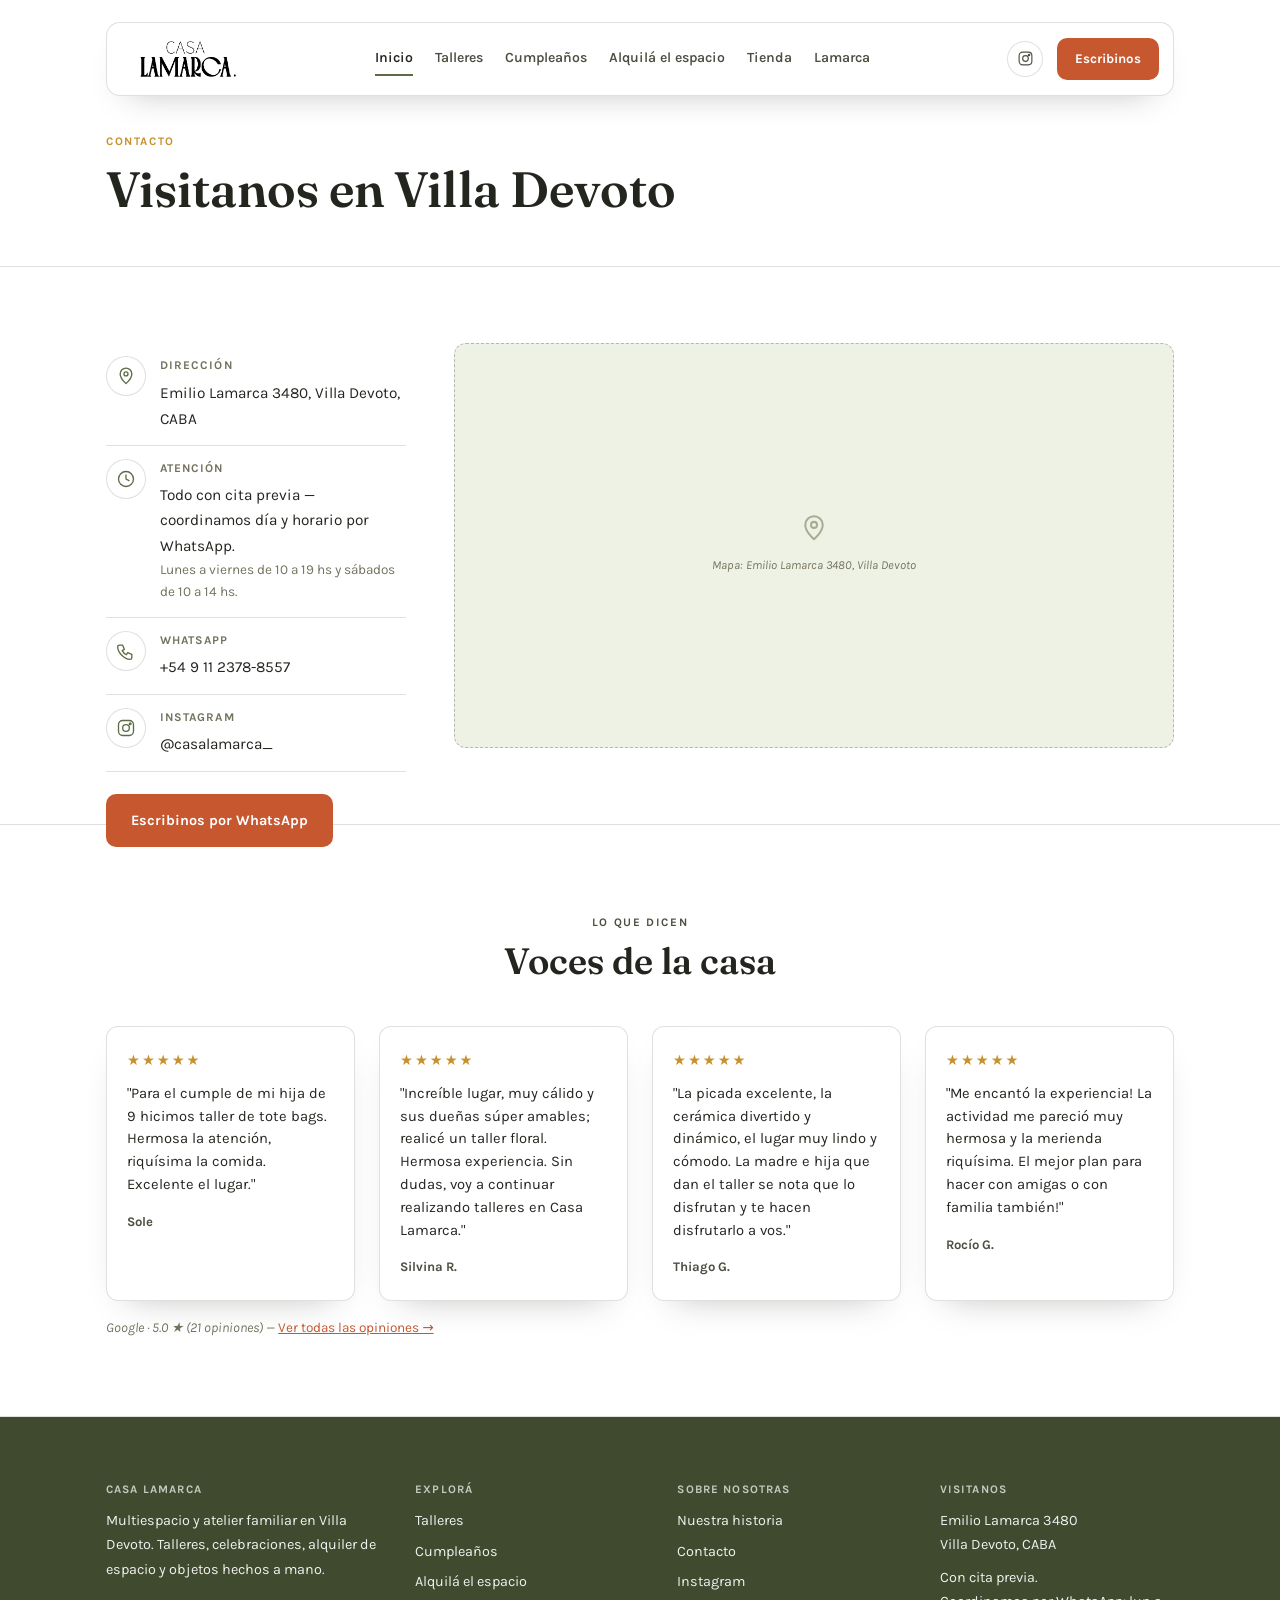
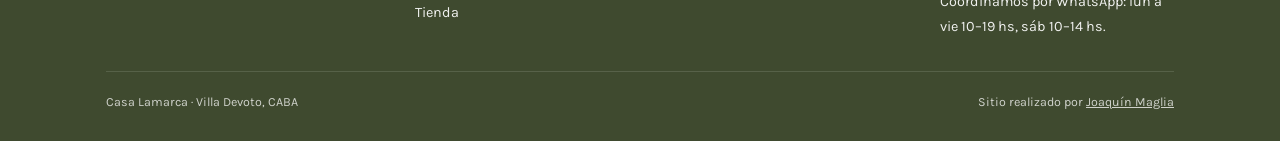
==== commit b22cdc52: "feat: nav flotante en todas las páginas + foto real en el hero de Inicio" ====
--- a/contacto.html
+++ b/contacto.html
@@ -12,19 +12,23 @@
 </head>
 <body>
 
-<header class="site">
+<header class="site nav-float">
   <div class="wrap nav">
     <a href="index.html" class="wordmark"><img src="assets/logo.png" alt="Casa Lamarca" width="230" height="89"></a>
     <nav class="nav-links" id="navLinks">
-      <a href="index.html">Inicio</a>
+      <a href="index.html" class="active">Inicio</a>
       <a href="talleres.html">Talleres</a>
       <a href="cumpleanos.html">Cumpleaños</a>
       <a href="espacio.html">Alquilá el espacio</a>
       <a href="tienda.html">Tienda</a>
       <a href="lamarca.html">Lamarca</a>
-      <a href="contacto.html" class="active">Contacto</a>
     </nav>
-    <a class="nav-cta" href="https://wa.me/5491123788557" target="_blank" rel="noopener">Escribinos</a>
+    <div class="nav-right">
+      <a class="nav-ig" href="https://instagram.com/casalamarca_" target="_blank" rel="noopener" aria-label="Instagram de Casa Lamarca">
+        <svg viewBox="0 0 24 24" fill="none" stroke-width="1.8"><rect x="3" y="3" width="18" height="18" rx="5"/><circle cx="12" cy="12" r="4"/><circle cx="17" cy="7" r="1"/></svg>
+      </a>
+      <a class="nav-cta" href="https://wa.me/5491123788557" target="_blank" rel="noopener">Escribinos</a>
+    </div>
     <button class="nav-toggle" id="navToggle" aria-label="Abrir menú" aria-expanded="false"><span></span></button>
   </div>
 </header>
--- a/styles.css
+++ b/styles.css
@@ -181,7 +181,22 @@
   background: color-mix(in srgb, var(--bg) 99%, transparent);
 }
 header.site.nav-float.is-hidden{ transform: translateY(-140%); }
+/* En páginas internas, después del header viene .banner directo (no un
+   hero oscuro de fondo completo como en Inicio) — como el header pasa a
+   fixed, hay que correr el título para que la píldora no lo tape. */
+header.site.nav-float + main .banner{
+  padding-top: clamp(118px, 15vw, 132px);
+}
+/* Talleres usa el hero oscuro (no .banner), con el texto anclado abajo
+   del todo — para correrlo hay que agrandar el bloque, no agregarle
+   padding-top (el contenido está en position:absolute desde abajo). */
+header.site.nav-float + main .hero-full--page{
+  min-height: clamp(300px, 34vw, 360px);
+}
 @media (max-width: 860px){
+  header.site.nav-float + main .banner{ padding-top: clamp(108px, 24vw, 126px); }
+  header.site.nav-float + main .hero-full--page{ min-height: clamp(380px, 90vw, 440px); }
+  header.site.nav-float + main .hero-full--page .hero-full-content{ padding-bottom: 46px; }
   header.site.nav-float .wrap.nav{ padding-inline: 10px 16px; }
   header.site.nav-float .nav-links{
     inset: 86px 14px auto 14px;
@@ -214,7 +229,7 @@
 .hero-full{
   position: relative;
   overflow: hidden;
-  min-height: clamp(440px, 56vw, 640px);
+  min-height: clamp(520px, 66vw, 760px);
   background: var(--sage-deep);
   /* el contenido va con position:absolute (no flex) para que su columna
      .wrap se centre exactamente igual que el nav y el resto de secciones */
@@ -226,9 +241,15 @@
     radial-gradient(circle at 30% 25%, color-mix(in srgb, var(--sage) 55%, var(--sage-deep)) 0%, var(--sage-deep) 62%);
 }
 .hero-full-media svg{ width:72px; height:72px; stroke: color-mix(in srgb, var(--bg) 55%, transparent); opacity:.6; }
+.hero-full-media img{
+  width:100%; height:100%;
+  object-fit: cover;
+  display:block;
+  filter: brightness(0.86) saturate(1.08) sepia(0.14);
+}
 .hero-full-overlay{
   position:absolute; inset:0;
-  background: linear-gradient(180deg, rgba(23,25,15,0) 30%, rgba(17,19,12,0.82) 100%);
+  background: linear-gradient(180deg, rgba(32,20,10,0.38) 0%, rgba(26,17,9,0.5) 40%, rgba(18,12,6,0.88) 100%);
 }
 .hero-full-content{
   position:absolute; left:0; right:0; bottom:0; z-index:2;
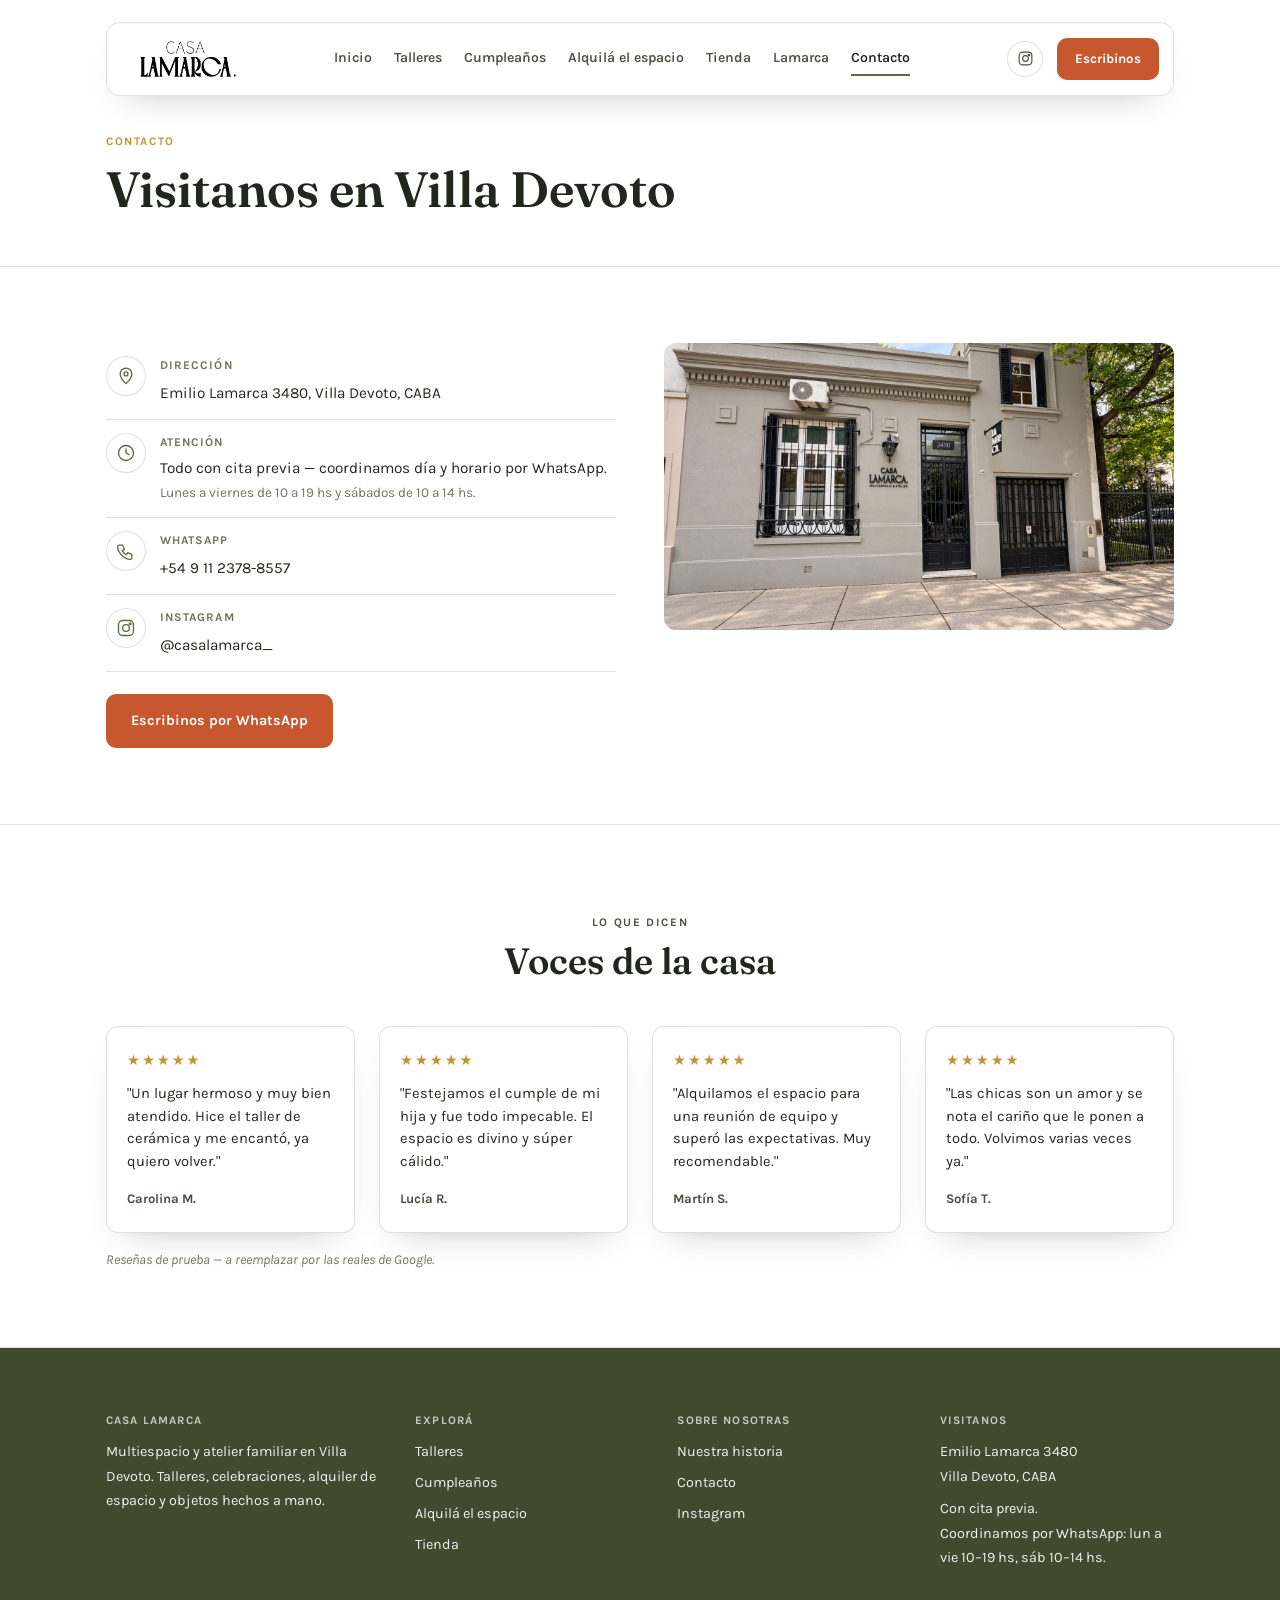
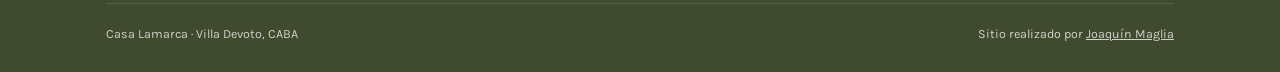
==== commit b8d171a8: "Restaurar talleres sin fecha, integrar fotos y arreglar maquetado - Recuperar del historial el modo " ====
--- a/contacto.html
+++ b/contacto.html
@@ -16,12 +16,13 @@
   <div class="wrap nav">
     <a href="index.html" class="wordmark"><img src="assets/logo.png" alt="Casa Lamarca" width="230" height="89"></a>
     <nav class="nav-links" id="navLinks">
-      <a href="index.html" class="active">Inicio</a>
+      <a href="index.html">Inicio</a>
       <a href="talleres.html">Talleres</a>
       <a href="cumpleanos.html">Cumpleaños</a>
       <a href="espacio.html">Alquilá el espacio</a>
       <a href="tienda.html">Tienda</a>
       <a href="lamarca.html">Lamarca</a>
+      <a href="contacto.html" class="active">Contacto</a>
     </nav>
     <div class="nav-right">
       <a class="nav-ig" href="https://instagram.com/casalamarca_" target="_blank" rel="noopener" aria-label="Instagram de Casa Lamarca">
@@ -69,9 +70,8 @@
           <a class="btn btn-primary" href="https://wa.me/5491123788557" target="_blank" rel="noopener">Escribinos por WhatsApp</a>
         </div>
       </div>
-      <figure class="ph ph--16-9">
-        <svg class="icon" viewBox="0 0 24 24"><path d="M12 21s-7-6.1-7-11.5A7 7 0 0 1 19 9.5C19 14.9 12 21 12 21Z"/><circle cx="12" cy="9.5" r="2.4"/></svg>
-        <figcaption><span>Mapa: Emilio Lamarca 3480, Villa Devoto</span></figcaption>
+      <figure class="ph ph--16-9 ph--photo">
+        <img src="img/hero-contacto.jpg" alt="Fachada y entrada de Casa Lamarca en Villa Devoto">
       </figure>
     </div>
   </section>
@@ -85,26 +85,26 @@
       <div class="grid grid-4">
         <div class="testi">
           <div class="stars">★★★★★</div>
-          <p>"Para el cumple de mi hija de 9 hicimos taller de tote bags. Hermosa la atención, riquísima la comida. Excelente el lugar."</p>
-          <footer>Sole</footer>
+          <p>"Un lugar hermoso y muy bien atendido. Hice el taller de cerámica y me encantó, ya quiero volver."</p>
+          <footer>Carolina M.</footer>
         </div>
         <div class="testi">
           <div class="stars">★★★★★</div>
-          <p>"Increíble lugar, muy cálido y sus dueñas súper amables; realicé un taller floral. Hermosa experiencia. Sin dudas, voy a continuar realizando talleres en Casa Lamarca."</p>
-          <footer>Silvina R.</footer>
+          <p>"Festejamos el cumple de mi hija y fue todo impecable. El espacio es divino y súper cálido."</p>
+          <footer>Lucía R.</footer>
         </div>
         <div class="testi">
           <div class="stars">★★★★★</div>
-          <p>"La picada excelente, la cerámica divertido y dinámico, el lugar muy lindo y cómodo. La madre e hija que dan el taller se nota que lo disfrutan y te hacen disfrutarlo a vos."</p>
-          <footer>Thiago G.</footer>
+          <p>"Alquilamos el espacio para una reunión de equipo y superó las expectativas. Muy recomendable."</p>
+          <footer>Martín S.</footer>
         </div>
         <div class="testi">
           <div class="stars">★★★★★</div>
-          <p>"Me encantó la experiencia! La actividad me pareció muy hermosa y la merienda riquísima. El mejor plan para hacer con amigas o con familia también!"</p>
-          <footer>Rocío G.</footer>
+          <p>"Las chicas son un amor y se nota el cariño que le ponen a todo. Volvimos varias veces ya."</p>
+          <footer>Sofía T.</footer>
         </div>
       </div>
-      <p class="notice">Google · 5.0 ★ (21 opiniones) — <a href="https://www.google.com/maps/search/?api=1&amp;query=Casa+Lamarca+Villa+Devoto" target="_blank" rel="noopener" style="color:var(--coral); font-style:normal;">Ver todas las opiniones →</a></p>
+      <p class="notice">Reseñas de prueba — a reemplazar por las reales de Google.</p>
     </div>
   </section>
 
@@ -145,4 +145,4 @@
 
 <script src="script.js"></script>
 </body>
-</html>+</html>
--- a/styles.css
+++ b/styles.css
@@ -184,7 +184,8 @@
 /* En páginas internas, después del header viene .banner directo (no un
    hero oscuro de fondo completo como en Inicio) — como el header pasa a
    fixed, hay que correr el título para que la píldora no lo tape. */
-header.site.nav-float + main .banner{
+header.site.nav-float + main .banner,
+header.site.nav-float + main #tallerCuerpo{
   padding-top: clamp(118px, 15vw, 132px);
 }
 /* Talleres usa el hero oscuro (no .banner), con el texto anclado abajo
@@ -194,7 +195,8 @@
   min-height: clamp(300px, 34vw, 360px);
 }
 @media (max-width: 860px){
-  header.site.nav-float + main .banner{ padding-top: clamp(108px, 24vw, 126px); }
+  header.site.nav-float + main .banner,
+  header.site.nav-float + main #tallerCuerpo{ padding-top: clamp(108px, 24vw, 126px); }
   header.site.nav-float + main .hero-full--page{ min-height: clamp(380px, 90vw, 440px); }
   header.site.nav-float + main .hero-full--page .hero-full-content{ padding-bottom: 46px; }
   header.site.nav-float .wrap.nav{ padding-inline: 10px 16px; }
@@ -292,6 +294,76 @@
   font-size: 0.92rem;
 }
 
+/* ============ HOME HERO (v3) — foto a pantalla completa, título con
+   una palabra que va rotando, y un borde ondulado (en vez de recto)
+   para pasar a la siguiente sección sin que sea un corte seco. Clases
+   propias (.hero-wave-*): no tocan las .hero-full-* que usan las
+   páginas internas con .hero-full--page. ============ */
+.hero-wave{
+  position:relative;
+  overflow:hidden;
+  min-height: clamp(520px, 66vw, 760px);
+}
+.hero-wave-media{ position:absolute; inset:0; }
+.hero-wave-media img{
+  width:100%; height:100%; object-fit:cover; display:block;
+  filter: brightness(.93) saturate(1.1) sepia(.07);
+}
+.hero-wave-overlay{
+  position:absolute; inset:0;
+  background:
+    linear-gradient(100deg, rgba(20,14,8,.72) 0%, rgba(20,14,8,.4) 34%, transparent 58%),
+    linear-gradient(0deg, rgba(14,9,5,.55) 0%, transparent 46%);
+}
+.hero-wave-content{
+  position:absolute; left:0; right:0; bottom:0; z-index:2;
+  padding: 0 var(--wrap-pad) clamp(78px, 9vw, 108px);
+  max-width: var(--maxw);
+  margin-inline:auto;
+  color:#fff;
+}
+.hero-wave-content .accent{
+  display:block; width:34px; height:3px; background:var(--coral);
+  margin-bottom:16px; border-radius:2px;
+}
+.hero-wave .eyebrow{ color:#fff; opacity:.85; }
+.hero-wave-content h1{
+  color:#fff; font-weight:500;
+  font-size: clamp(2.2rem, 1.5rem + 2.8vw, 3.9rem);
+  line-height:1.1; max-width:15ch; margin:16px 0 20px;
+  display:flex; flex-direction:column; gap:2px;
+}
+.hero-wave-content .rotate-line{
+  position:relative; display:block;
+  min-height: 1.15em;
+  overflow:hidden;
+}
+.hero-wave-content .rotate-word{
+  position:absolute; inset:0;
+  font-style:italic; font-weight:500; color: var(--coral);
+  opacity:0; transform: translateY(18px);
+  transition: opacity .45s ease, transform .45s cubic-bezier(.22,1,.36,1);
+}
+.hero-wave-content .rotate-word.is-active{ opacity:1; transform: translateY(0); }
+.hero-wave-content .rotate-word.is-leaving{ opacity:0; transform: translateY(-18px); }
+.hero-wave-content .lede{
+  color:#fff; opacity:.9; max-width:40ch; margin-bottom:26px; font-size:1.02rem;
+}
+.hero-wave-content .btn-ghost{ border-color:rgba(255,255,255,.55); color:#fff; }
+
+.hero-wave-edge{
+  position:absolute; left:0; right:0; bottom:-1px; z-index:3;
+  width:100%; height:clamp(44px, 6vw, 84px);
+  display:block;
+}
+.hero-wave-edge path{ fill: var(--bg); }
+
+@media (max-width: 860px){
+  .hero-wave{ min-height: clamp(560px, 128vw, 680px); }
+  .hero-wave-content{ padding-bottom: clamp(64px,16vw,86px); }
+  .hero-wave-content h1{ max-width:none; font-size: clamp(2rem, 1.3rem + 3.6vw, 2.7rem); }
+}
+
 .btn{
   display:inline-flex; align-items:center; gap:8px;
   padding: 14px 24px; border-radius: 10px;
@@ -321,6 +393,22 @@
 .ph--16-9{ aspect-ratio: 16/9; }
 .ph--square{ aspect-ratio: 1/1; }
 .ph--portrait{ aspect-ratio: 4/5; }
+
+/* .ph--photo: la misma caja (mismo aspect-ratio, mismo lugar en el
+   layout) pero con una foto real adentro en vez del ícono + texto en
+   cursiva. Se usa agregando esta clase al mismo <figure class="ph ...">
+   y poniendo un <img> adentro — nada del layout de alrededor cambia. */
+.ph--photo{
+  border:none; background:none; padding:0; overflow:hidden; color:inherit;
+}
+.ph--photo img{
+  width:100%; height:100%; object-fit:cover; display:block;
+}
+/* .ph--map: mismo truco que .ph--photo pero para un iframe de Google
+   Maps en vez de una foto (lo usa el mapa de ubicación en Lamarca). */
+.ph--photo iframe{
+  width:100%; height:100%; border:0; display:block;
+}
 
 /* ============ SECTIONS ============ */
 section{ padding-block: clamp(44px, 6vw, 76px); }
@@ -433,20 +521,28 @@
   display:flex; align-items:center; justify-content:center;
 }
 .food-band-media{
-  position:absolute; inset:0;
-  background: radial-gradient(circle at 30% 25%, color-mix(in srgb, var(--sage) 55%, var(--sage-deep)) 0%, var(--sage-deep) 62%);
+  position:absolute; inset:0; display:flex;
+  background: var(--sage-deep);
+}
+.food-band-half{ position:relative; flex:1 1 50%; overflow:hidden; }
+.food-band-half img{
+  position:absolute; inset:0; width:100%; height:100%; object-fit:cover; display:block;
 }
 .food-band-overlay{
   position:absolute; inset:0;
-  background: linear-gradient(180deg, rgba(23,25,15,0.15) 0%, rgba(17,19,12,0.55) 100%);
+  background:
+    radial-gradient(ellipse 70% 85% at 50% 50%, rgba(13,15,9,0.72) 0%, rgba(13,15,9,0.42) 60%, rgba(13,15,9,0.22) 100%),
+    linear-gradient(180deg, rgba(13,15,9,0.2) 0%, rgba(13,15,9,0.48) 100%);
 }
 .food-band-content{
   position:relative; z-index:2; padding: 32px 32px; text-align:center; color:#fff; max-width:600px;
   display:flex; flex-direction:column; align-items:center;
 }
 .food-band-icon{ width:40px; height:40px; opacity:.9; margin-bottom:10px; }
-.food-band-icon svg{ width:100%; height:100%; stroke:#fff; }
-.food-band-content .eyebrow{ color: var(--ochre); }
+.food-band-icon svg{ width:100%; height:100%; stroke:#fff; filter: drop-shadow(0 1px 3px rgba(0,0,0,0.5)); }
+.food-band-content .eyebrow{ color: var(--ochre); text-shadow: 0 1px 4px rgba(0,0,0,0.55); }
+.food-band-content h2{ text-shadow: 0 2px 10px rgba(0,0,0,0.45); }
+.food-band-content p{ text-shadow: 0 1px 6px rgba(0,0,0,0.4); }
 .food-band-content h2{ color:#fff; margin-top:8px; }
 .food-band-content p{ margin-top:10px; color: rgba(255,255,255,0.88); }
 .food-band-caption{
@@ -540,6 +636,7 @@
   display:flex; align-items:center; justify-content:center;
 }
 .card-taller-ph svg{ width:40px; height:40px; opacity:.4; stroke: var(--sage); }
+.card-taller-ph img{ position:absolute; inset:0; width:100%; height:100%; object-fit:cover; display:block; }
 .card-taller-scrim{
   position:absolute; inset:0;
   background: linear-gradient(to top, rgba(35,38,31,0.82) 0%, rgba(35,38,31,0.32) 45%, rgba(35,38,31,0) 68%);
@@ -691,6 +788,9 @@
   position:relative; flex:0 0 50%; overflow:hidden;
   background: linear-gradient(135deg, var(--sage-deep) 0%, var(--sage) 55%, var(--ochre) 130%);
 }
+.mazo-media img{
+  position:absolute; inset:0; width:100%; height:100%; object-fit:cover; display:block;
+}
 .mazo-media::after{
   content:''; position:absolute; inset:0; opacity:.26; mix-blend-mode:overlay; pointer-events:none;
   background-image:url("data:image/svg+xml,%3Csvg xmlns='http://www.w3.org/2000/svg' width='120' height='120'%3E%3Cfilter id='n'%3E%3CfeTurbulence type='fractalNoise' baseFrequency='0.85' numOctaves='2' stitchTiles='stitch'/%3E%3C/filter%3E%3Crect width='100%25' height='100%25' filter='url(%23n)' opacity='0.5'/%3E%3C/svg%3E");
@@ -824,6 +924,7 @@
   position:absolute; top:38%; left:50%; transform:translate(-50%,-50%);
   width:52px; height:52px; opacity:.5; stroke:#fff; fill:none; stroke-width:1.3; stroke-linecap:round; stroke-linejoin:round;
 }
+.form-photo img{ position:absolute; inset:0; width:100%; height:100%; object-fit:cover; display:block; }
 .form-photo-caption{
   position:relative; z-index:2; width:100%; box-sizing:border-box;
   padding: 60px 22px 20px; color:#fff; font-size:0.8rem; font-style:italic;
@@ -846,4 +947,4 @@
 }
 .footer-bottom a{ text-decoration: underline; }
 
-@media (max-width: 400px){ .wrap{ padding-inline: 16px; } }+@media (max-width: 400px){ .wrap{ padding-inline: 16px; } }
